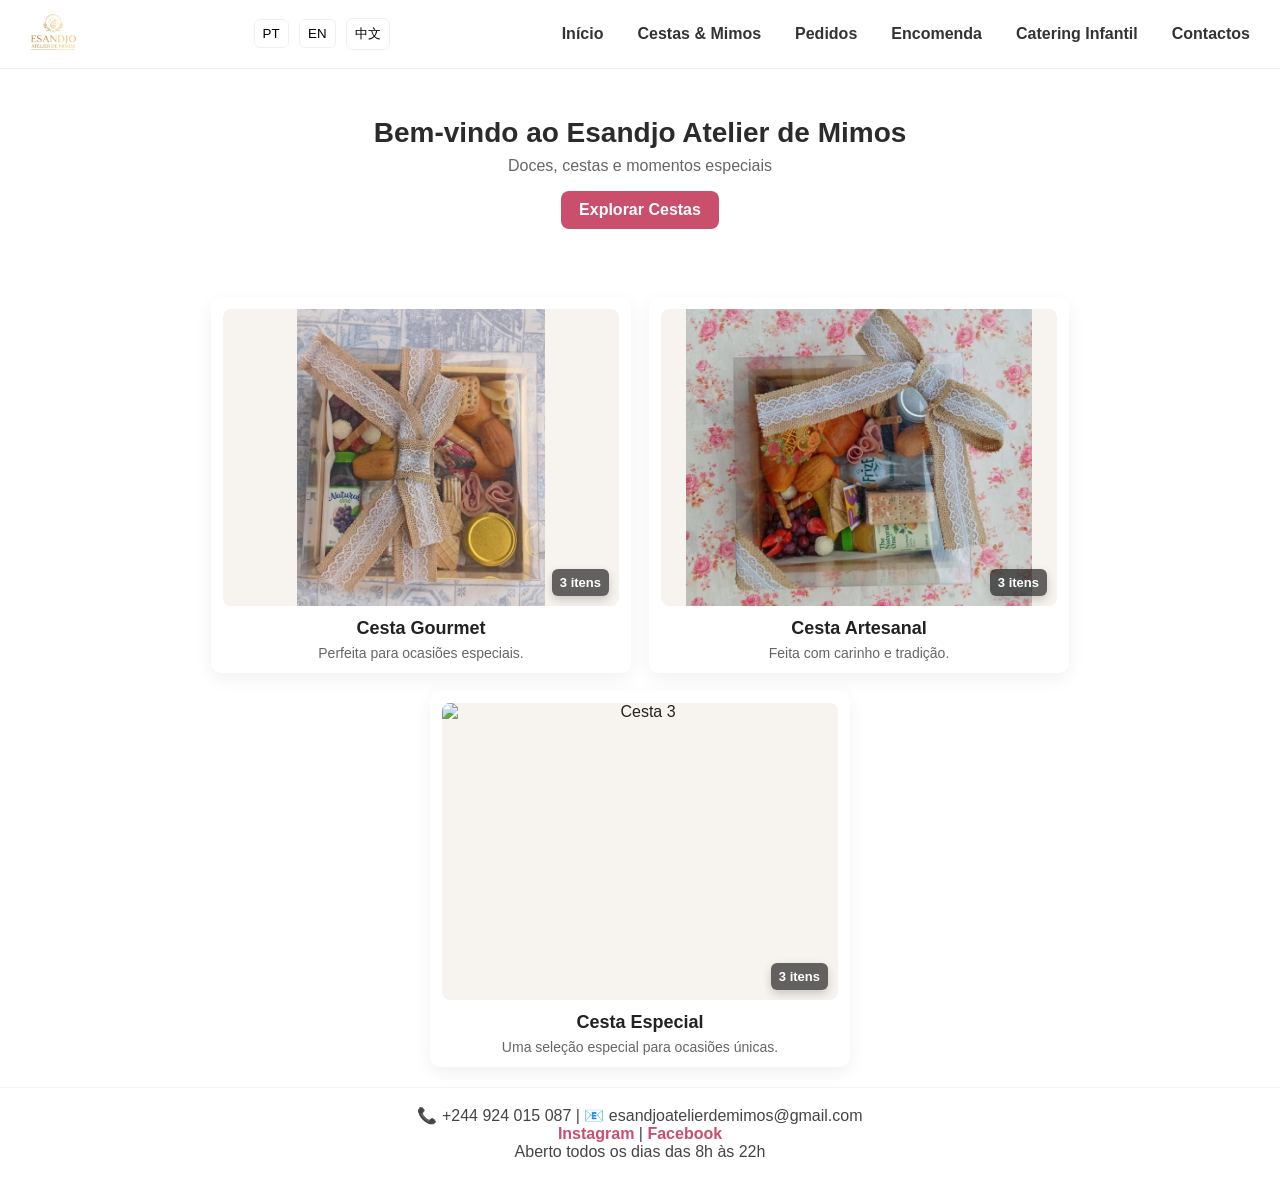
==== index.html @ 161911bb "Update index.html" ====
<!DOCTYPE html>
<html lang="pt">
<head>
  <meta charset="utf-8" />
  <meta name="viewport" content="width=device-width,initial-scale=1" />
  <title>Esandjo Atelier de Mimos</title>
  <link rel="icon" type="image/png" href="imagens/esandjo.logo.jpg" />
  <link rel="stylesheet" href="base.css">
</head>
<body>

  <!-- Navbar -->
  <nav class="navbar">
    <a href="index.html" aria-label="Início">
      <img src="imagens/esandjo.logo.jpg" alt="Logo Esandjo" class="logo" />
    </a>

    <!-- Menu hamburguer centralizado -->
    <div class="menu-toggle" id="menu-toggle" onclick="toggleMenu()" aria-label="Abrir menu" role="button">
      <span></span><span></span><span></span>
    </div>

    <div class="lang-selector">
      <button onclick="setLang('pt')">PT</button>
      <button onclick="setLang('en')">EN</button>
      <button onclick="setLang('zh')">中文</button>
    </div>

    <div class="nav-links" id="nav-links">
      <a href="index.html" class="nav-link" data-key="home">Início</a>
      <a href="cestas.html" class="nav-link" data-key="cestas">Cestas & Mimos</a>
      <a href="pedidos.html" class="nav-link" data-key="pedidos">Pedidos</a>
      <a href="encomendas.html" class="nav-link" data-key="encomenda">Encomenda</a>
      <a href="catering.html" class="nav-link" data-key="catering">Catering Infantil</a>
      <a href="contactos.html" class="nav-link" data-key="contactos">Contactos</a>
    </div>
  </nav>

  <!-- Hero -->
  <header class="hero">
    <h1 id="page-title">Bem-vindo ao Esandjo Atelier de Mimos</h1>
    <p id="subtitle">Doces, cestas e momentos especiais</p>
    <a href="cestas.html" class="cta-btn" id="cta">Explorar Cestas</a>
  </header>

  <!-- Galeria: cada card referencia um set via data-set e lista de itens em data-items (uma entrada por linha para melhor manutenção) -->
  <section class="destaques" aria-label="Galeria de Cestas">

    <!-- Cesta 1: três itens (duas imagens + vídeo) -->
    <div class="card">
      <div class="media"
           data-set="set-cesta1"
           data-items="
             imagens/cesta1.jpg
             imagens/cesta1a.jpg
             videos/cesta1b.mp4
           ">
        <img src="imagens/cesta1.jpg" alt="Cesta 1" />
        <button class="media-more-badge" aria-hidden="true">3 itens</button>
      </div>
      <h3 class="item-name">Cesta Gourmet</h3>
      <p class="item-desc">Perfeita para ocasiões especiais.</p>
    </div>

    <!-- Cesta 2: três itens (duas imagens + vídeo) -->
    <div class="card">
      <div class="media"
           data-set="set-cesta2"
           data-items="
             imagens/cesta2.jpg
             imagens/cesta2a.jpg
             videos/cesta2b.mp4
           ">
        <img src="imagens/cesta2.jpg" alt="Cesta 2" />
        <button class="media-more-badge" aria-hidden="true">3 itens</button>
      </div>
      <h3 class="item-name">Cesta Artesanal</h3>
      <p class="item-desc">Feita com carinho e tradição.</p>
    </div>

    <!-- Cesta 3: exemplo adicional com três itens -->
    <div class="card">
      <div class="media"
           data-set="set-cesta3"
           data-items="
             imagens/cesta3.jpg
             imagens/cesta3a.jpg
             videos/cesta3b.mp4
           ">
        <img src="imagens/cesta3.jpg" alt="Cesta 3" />
        <button class="media-more-badge" aria-hidden="true">3 itens</button>
      </div>
      <h3 class="item-name">Cesta Especial</h3>
      <p class="item-desc">Uma seleção especial para ocasiões únicas.</p>
    </div>

  </section>

  <!-- Lightbox -->
  <div id="lightbox" class="lightbox" role="dialog" aria-hidden="true" aria-label="Visualizador de mídia">
    <div class="lightbox-content" role="document">
      <div class="lightbox-controls" aria-hidden="false">
        <button class="prev" aria-label="Anterior" title="Anterior">&#10094;</button>
        <button class="next" aria-label="Próximo" title="Próximo">&#10095;</button>
      </div>
      <span class="close" role="button" aria-label="Fechar" title="Fechar">&times;</span>

      <!-- Área principal do media (grande, ocupa >80% da altura) -->
      <div id="lightbox-media" class="lightbox-media" tabindex="0"></div>

      <!-- Miniaturas do set (adicionadas dinamicamente) -->
      <div id="lightbox-thumbs" class="lightbox-thumbs" aria-hidden="false"></div>

      <!-- Botão Play grande (aparece quando autoplay bloqueado para vídeos) -->
      <button id="lb-play" class="lb-play-btn" aria-label="Reproduzir">Reproduzir</button>
    </div>
  </div>

  <!-- Footer -->
  <footer>
    <p id="contacts">📞 +244 924 015 087 | 📧 esandjoatelierdemimos@gmail.com</p>
    <p>
      <a href="https://www.instagram.com/esandjoatelierdemimos/" target="_blank" id="insta">Instagram</a> |
      <a href="https://www.facebook.com/esandjoatelierdemimos/" target="_blank" id="fb">Facebook</a>
    </p>
    <p id="open-hours">Aberto todos os dias das 8h às 22h</p>
  </footer>

  <script>
    // Menu hamburguer
    function toggleMenu() { document.getElementById("nav-links").classList.toggle("show"); }
    document.addEventListener("click", function(e){
      const nav = document.getElementById("nav-links");
      const toggle = document.getElementById("menu-toggle") || document.querySelector(".menu-toggle");
      if(!nav.contains(e.target) && toggle && !toggle.contains(e.target)) nav.classList.remove("show");
    });

    // Multilanguage (mantido)
    const translations = {
      pt:{pageTitle:"Bem-vindo ao Esandjo Atelier de Mimos",subtitle:"Doces, cestas e momentos especiais",cta:"Explorar Cestas",openHours:"Aberto todos os dias das 8h às 22h",insta:"Instagram",fb:"Facebook",
          navbar:{home:"Início",cestas:"Cestas & Mimos",pedidos:"Pedidos",encomenda:"Encomenda",catering:"Catering Infantil",contactos:"Contactos"},
          items:{}, desc:{}},
      en:{pageTitle:"Welcome to Esandjo Atelier de Mimos",subtitle:"Sweets, baskets and special moments",cta:"Explore Baskets",openHours:"Open daily from 8am to 10pm",insta:"Instagram",fb:"Facebook",navbar:{},items:{},desc:{}},
      zh:{pageTitle:"欢迎来到 Esandjo Atelier de Mimos",subtitle:"甜点、礼篮和特别时刻",cta:"探索礼篮",openHours:"每天营业，早上8点到晚上10点",insta:"Instagram",fb:"Facebook",navbar:{},items:{},desc:{}}
    };
    function setLang(lang){ localStorage.setItem("siteLang", lang); applyLang(lang); }
    function applyLang(lang){
      if(document.getElementById('page-title')) document.getElementById('page-title').textContent = translations[lang].pageTitle || document.getElementById('page-title').textContent;
      if(document.getElementById('subtitle')) document.getElementById('subtitle').textContent = translations[lang].subtitle || document.getElementById('subtitle').textContent;
      if(document.getElementById('cta')) document.getElementById('cta').textContent = translations[lang].cta || document.getElementById('cta').textContent;
      if(document.getElementById('open-hours')) document.getElementById('open-hours').textContent = translations[lang].openHours || document.getElementById('open-hours').textContent;
      if(document.getElementById('insta')) document.getElementById('insta').textContent = translations[lang].insta || document.getElementById('insta').textContent;
      if(document.getElementById('fb')) document.getElementById('fb').textContent = translations[lang].fb || document.getElementById('fb').textContent;
      document.querySelectorAll('.nav-link').forEach(link => {
        const key = link.getAttribute("data-key");
        if(translations[lang].navbar && translations[lang].navbar[key]) link.textContent = translations[lang].navbar[key];
      });
    }

    window.addEventListener("load", function(){
      const lang = localStorage.getItem("siteLang") || "pt";
      applyLang(lang);
      initGallery();
    });

    /* -------------------------
       Gallery / Lightbox logic
       - Each .media element must have:
         data-set="unique-id"
         data-items="one entry per line (or comma separated)"
       - The script builds galleries from data-items automatically.
       - Works for any number of cards and supports images and videos.
       - In the gallery thumbnails we DO NOT show a play overlay.
       - Instead we show a "badge" indicating how many items the set contains.
       - Lightbox shows the active media large (>=80vh) and thumbnails below.
       - Clicking outside the lightbox content closes it.
       ------------------------- */

    const lb = document.getElementById("lightbox");
    const lbMedia = document.getElementById("lightbox-media");
    const lbThumbs = document.getElementById("lightbox-thumbs");
    const prevBtn = document.querySelector(".prev");
    const nextBtn = document.querySelector(".next");
    const closeBtn = document.querySelector(".close");
    const lbPlayBtn = document.getElementById("lb-play");

    const galleries = {}; // populated at init
    let currentSet = null;
    let currentIndex = 0;
    let controlsBound = false;

    function initGallery(){
      // reset galleries
      for (const k in galleries) delete galleries[k];

      // Find all .media elements with data-items and data-set
      const mediaEls = document.querySelectorAll('.media[data-items][data-set]');
      mediaEls.forEach(el => {
        const setName = el.getAttribute('data-set').trim();
        const raw = el.getAttribute('data-items') || '';

        // Split by newlines or commas, trim each line
        const parts = raw.split(/[\n,]+/).map(s => s.trim()).filter(Boolean);

        // build items array with type detection by extension
        const items = parts.map(src => {
          const lower = src.toLowerCase();
          const isVideo = lower.endsWith('.mp4') || lower.endsWith('.webm') || lower.endsWith('.ogg');
          return { type: isVideo ? 'video' : 'img', src: src };
        });

        galleries[setName] = items;

        // Remove previous handler if any, then add click handler
        if (el._openHandler) el.removeEventListener('click', el._openHandler);
        el._openHandler = (e) => {
          // open lightbox and show the clicked item as first (index 0)
          openLightbox(0, setName);
        };
        el.addEventListener('click', el._openHandler);

        // Ensure gallery thumbnail does NOT show play overlay.
        // Instead update or create a "more" badge showing number of items.
        updateMoreBadge(el, items.length);
      });

      // Bind controls once
      if (!controlsBound) {
        prevBtn.addEventListener('click', () => changeSlide(-1));
        nextBtn.addEventListener('click', () => changeSlide(1));
        closeBtn.addEventListener('click', closeLightbox);
        lbPlayBtn.addEventListener('click', onLbPlayClick);

        // Keyboard
        document.addEventListener('keydown', function(e){
          if (lb.getAttribute('aria-hidden') === 'true') return;
          if (e.key === 'Escape') closeLightbox();
          if (e.key === 'ArrowLeft') changeSlide(-1);
          if (e.key === 'ArrowRight') changeSlide(1);
        });

        // Click outside closes (click on overlay but outside content)
        lb.addEventListener('click', function(e){
          // close only if click is on the overlay (lb) and not inside content
          if (e.target === lb) closeLightbox();
        });

        // Swipe support
        addSwipeSupport();

        controlsBound = true;
      }
    }

    // Replace or create the "more" badge inside the gallery thumbnail
    function updateMoreBadge(mediaEl, count){
      // remove any existing play-overlay inside gallery thumbnail
      const existingPlay = mediaEl.querySelector('.play-overlay');
      if (existingPlay) existingPlay.remove();

      // find existing badge
      let badge = mediaEl.querySelector('.media-more-badge');
      if (!badge) {
        badge = document.createElement('button');
        badge.className = 'media-more-badge';
        badge.setAttribute('aria-hidden', 'true');
        mediaEl.appendChild(badge);
      }
      badge.textContent = (count > 1) ? `${count} itens` : `${count} item`;
    }

    function openLightbox(index, setName){
      const set = galleries[setName];
      if (!set || set.length === 0) return;
      currentSet = setName;
      currentIndex = Math.max(0, Math.min(index || 0, set.length - 1));
      showMedia();
      populateThumbs(); // monta as miniaturas do set atual
      lb.setAttribute('aria-hidden','false');
      lb.style.display = 'flex';
      document.body.style.overflow = 'hidden';
      setTimeout(()=> lbMedia.focus(), 60);
    }

    function closeLightbox(){
      const v = lbMedia.querySelector('video');
      if (v) { try { v.pause(); v.currentTime = 0; } catch(e){} }
      lb.setAttribute('aria-hidden','true');
      lb.style.display = 'none';
      lbMedia.innerHTML = '';
      lbThumbs.innerHTML = '';
      lbPlayBtn.classList.remove('show');
      currentSet = null;
      document.body.style.overflow = '';
    }

    function changeSlide(direction){
      if (!currentSet) return;
      const items = galleries[currentSet];
      if (!items || items.length === 0) return;
      currentIndex = (currentIndex + direction + items.length) % items.length;
      showMedia();
      highlightActiveThumb();
    }

    function showMedia(){
      const items = galleries[currentSet];
      if (!items || !items[currentIndex]) return;
      const item = items[currentIndex];

      // Clear previous content and states
      lbMedia.innerHTML = '';
      lbMedia.classList.remove('loading','error');
      lbMedia.removeAttribute('data-message');
      lbPlayBtn.classList.remove('show');

      // Update prev/next disabled state
      const len = items.length;
      prevBtn.disabled = len <= 1;
      nextBtn.disabled = len <= 1;

      // Ensure the main media area is visually above thumbnails and large
      lbMedia.classList.add('active-media');

      if (item.type === 'img'){
        // Load image and wait for load/error to update UI
        const img = new Image();
        img.alt = item.alt || '';
        img.loading = 'eager';
        img.style.maxHeight = '86vh';
        img.style.width = 'auto';
        img.style.maxWidth = '100%';
        lbMedia.classList.add('loading');
        lbMedia.setAttribute('data-message', 'A carregar imagem...');
        img.onload = () => {
          lbMedia.classList.remove('loading');
          lbMedia.removeAttribute('data-message');
          lbMedia.innerHTML = '';
          img.classList.add('video-force-repaint');
          lbMedia.appendChild(img);
          highlightActiveThumb();
        };
        img.onerror = () => {
          lbMedia.classList.remove('loading');
          lbMedia.classList.add('error');
          lbMedia.setAttribute('data-message', 'Erro ao carregar imagem');
          lbMedia.innerHTML = '';
        };
        img.src = item.src;
      } else if (item.type === 'video'){
        // Create video element with source
        const video = document.createElement('video');
        video.setAttribute('playsinline','');
        video.controls = true;
        video.preload = 'metadata';
        video.style.maxHeight = '86vh';
        video.style.width = 'auto';
        video.setAttribute('aria-label','Vídeo');
        video.className = 'lb-video';

        const source = document.createElement('source');
        source.src = item.src;
        if (item.src.toLowerCase().endsWith('.mp4')) source.type = 'video/mp4';
        else if (item.src.toLowerCase().endsWith('.webm')) source.type = 'video/webm';
        else if (item.src.toLowerCase().endsWith('.ogg')) source.type = 'video/ogg';
        video.appendChild(source);

        lbMedia.classList.add('loading');
        lbMedia.setAttribute('data-message', 'A carregar vídeo...');

        // Start muted to maximize autoplay compatibility
        video.muted = true;
        video.autoplay = true;
        video.playsInline = true;

        lbMedia.innerHTML = '';
        lbMedia.appendChild(video);

        // Try to play; if blocked, show play button
        const playPromise = video.play();
        if (playPromise !== undefined) {
          playPromise.then(() => {
            lbMedia.classList.remove('loading');
            lbMedia.removeAttribute('data-message');
            highlightActiveThumb();
          }).catch(err => {
            console.warn('Autoplay bloqueado:', err);
            lbMedia.classList.remove('loading');
            lbMedia.removeAttribute('data-message');
            lbPlayBtn.classList.add('show');
            highlightActiveThumb();
          });
        } else {
          lbMedia.classList.remove('loading');
          lbMedia.removeAttribute('data-message');
          highlightActiveThumb();
        }

        video.addEventListener('error', () => {
          lbMedia.classList.remove('loading');
          lbMedia.classList.add('error');
          lbMedia.setAttribute('data-message', 'Erro ao carregar vídeo');
          lbPlayBtn.classList.remove('show');
        });

        // Try play on first interaction
        const tryPlayOnInteraction = () => {
          if (video.paused) {
            video.play().catch(e => {
              console.warn('Play falhou após interação:', e);
              lbPlayBtn.classList.add('show');
            });
          }
        };
        lbMedia.addEventListener('click', tryPlayOnInteraction, { once: true });

        // Ensure navigation attempts to play new video
        const tryPlayAfterNav = () => { setTimeout(()=> { const v = lbMedia.querySelector('video'); if (v && v.paused) v.play().catch(()=>{}); }, 60); };
        prevBtn.removeEventListener('click', tryPlayAfterNav);
        nextBtn.removeEventListener('click', tryPlayAfterNav);
        prevBtn.addEventListener('click', tryPlayAfterNav);
        nextBtn.addEventListener('click', tryPlayAfterNav);
      } else {
        const fallback = document.createElement('img');
        fallback.src = item.src;
        lbMedia.appendChild(fallback);
        highlightActiveThumb();
      }
    }

    // Popula a barra de miniaturas dentro do lightbox
    function populateThumbs(){
      lbThumbs.innerHTML = '';
      if (!currentSet) return;
      const items = galleries[currentSet];
      if (!items || items.length === 0) return;

      items.forEach((it, idx) => {
        const btn = document.createElement('button');
        btn.type = 'button';
        btn.className = 'lb-thumb';
        btn.setAttribute('data-index', idx);
        btn.style.border = 'none';
        btn.style.background = 'transparent';
        btn.style.padding = '0';
        btn.style.cursor = 'pointer';
        btn.style.display = 'inline-flex';
        btn.style.alignItems = 'center';
        btn.style.justifyContent = 'center';
        btn.style.position = 'relative';

        // Thumbnail content: image for images; for videos show a small poster/video preview
        if (it.type === 'img') {
          const timg = document.createElement('img');
          timg.src = it.src;
          timg.alt = '';
          timg.style.width = '84px';
          timg.style.height = '56px';
          timg.style.objectFit = 'cover';
          timg.style.borderRadius = '6px';
          timg.style.boxShadow = '0 2px 6px rgba(0,0,0,0.12)';
          btn.appendChild(timg);
        } else {
          const tv = document.createElement('video');
          tv.muted = true;
          tv.playsInline = true;
          tv.preload = 'metadata';
          tv.style.width = '84px';
          tv.style.height = '56px';
          tv.style.objectFit = 'cover';
          tv.style.borderRadius = '6px';
          tv.style.boxShadow = '0 2px 6px rgba(0,0,0,0.12)';
          const s = document.createElement('source');
          s.src = it.src;
          if (it.src.toLowerCase().endsWith('.mp4')) s.type = 'video/mp4';
          else if (it.src.toLowerCase().endsWith('.webm')) s.type = 'video/webm';
          else if (it.src.toLowerCase().endsWith('.ogg')) s.type = 'video/ogg';
          tv.appendChild(s);
          const wrapper = document.createElement('div');
          wrapper.style.position = 'relative';
          wrapper.style.display = 'inline-block';
          wrapper.appendChild(tv);

          const ov = document.createElement('div');
          ov.className = 'thumb-play-overlay';
          ov.innerHTML = '<svg viewBox="0 0 24 24" width="16" height="16" fill="#fff" aria-hidden="true"><path d="M8 5v14l11-7z"/></svg>';
          wrapper.appendChild(ov);

          btn.appendChild(wrapper);
        }

        // click on thumb jumps to that index
        btn.addEventListener('click', () => {
          currentIndex = idx;
          showMedia();
          highlightActiveThumb();
        });

        lbThumbs.appendChild(btn);
      });

      // highlight active thumb initially
      highlightActiveThumb();
    }

    // Marca visualmente a miniatura ativa (adiciona outline simples)
    function highlightActiveThumb(){
      const thumbs = lbThumbs.querySelectorAll('.lb-thumb');
      thumbs.forEach((t, i) => {
        if (i === currentIndex) {
          t.style.outline = '3px solid rgba(201,79,109,0.18)';
          t.style.outlineOffset = '4px';
        } else {
          t.style.outline = 'none';
        }
      });

      // Scroll thumb into view if needed
      const active = lbThumbs.querySelector('.lb-thumb[data-index="'+currentIndex+'"]');
      if (active) active.scrollIntoView({ behavior: 'smooth', inline: 'center', block: 'nearest' });
    }

    function onLbPlayClick() {
      const v = lbMedia.querySelector('video');
      if (!v) return;
      try { v.muted = false; } catch(e) {}
      v.play().then(() => {
        lbPlayBtn.classList.remove('show');
      }).catch(err => {
        console.warn('Play falhou após clique:', err);
      });
    }

    function addSwipeSupport(){
      let startX = 0;
      let endX = 0;
      const THRESHOLD = 40;
      lbMedia.addEventListener('touchstart', function(e){ startX = e.changedTouches[0].screenX; }, {passive:true});
      lbMedia.addEventListener('touchend', function(e){
        endX = e.changedTouches[0].screenX;
        const diff = endX - startX;
        if (Math.abs(diff) > THRESHOLD){
          if (diff > 0) changeSlide(-1); else changeSlide(1);
        }
      }, {passive:true});
    }

    // Utility: allow adding new cards dynamically and re-initializing bindings
    function refreshGalleryBindings(){
      initGallery();
    }
    window.refreshGalleryBindings = refreshGalleryBindings;

  </script>
</body>
</html>
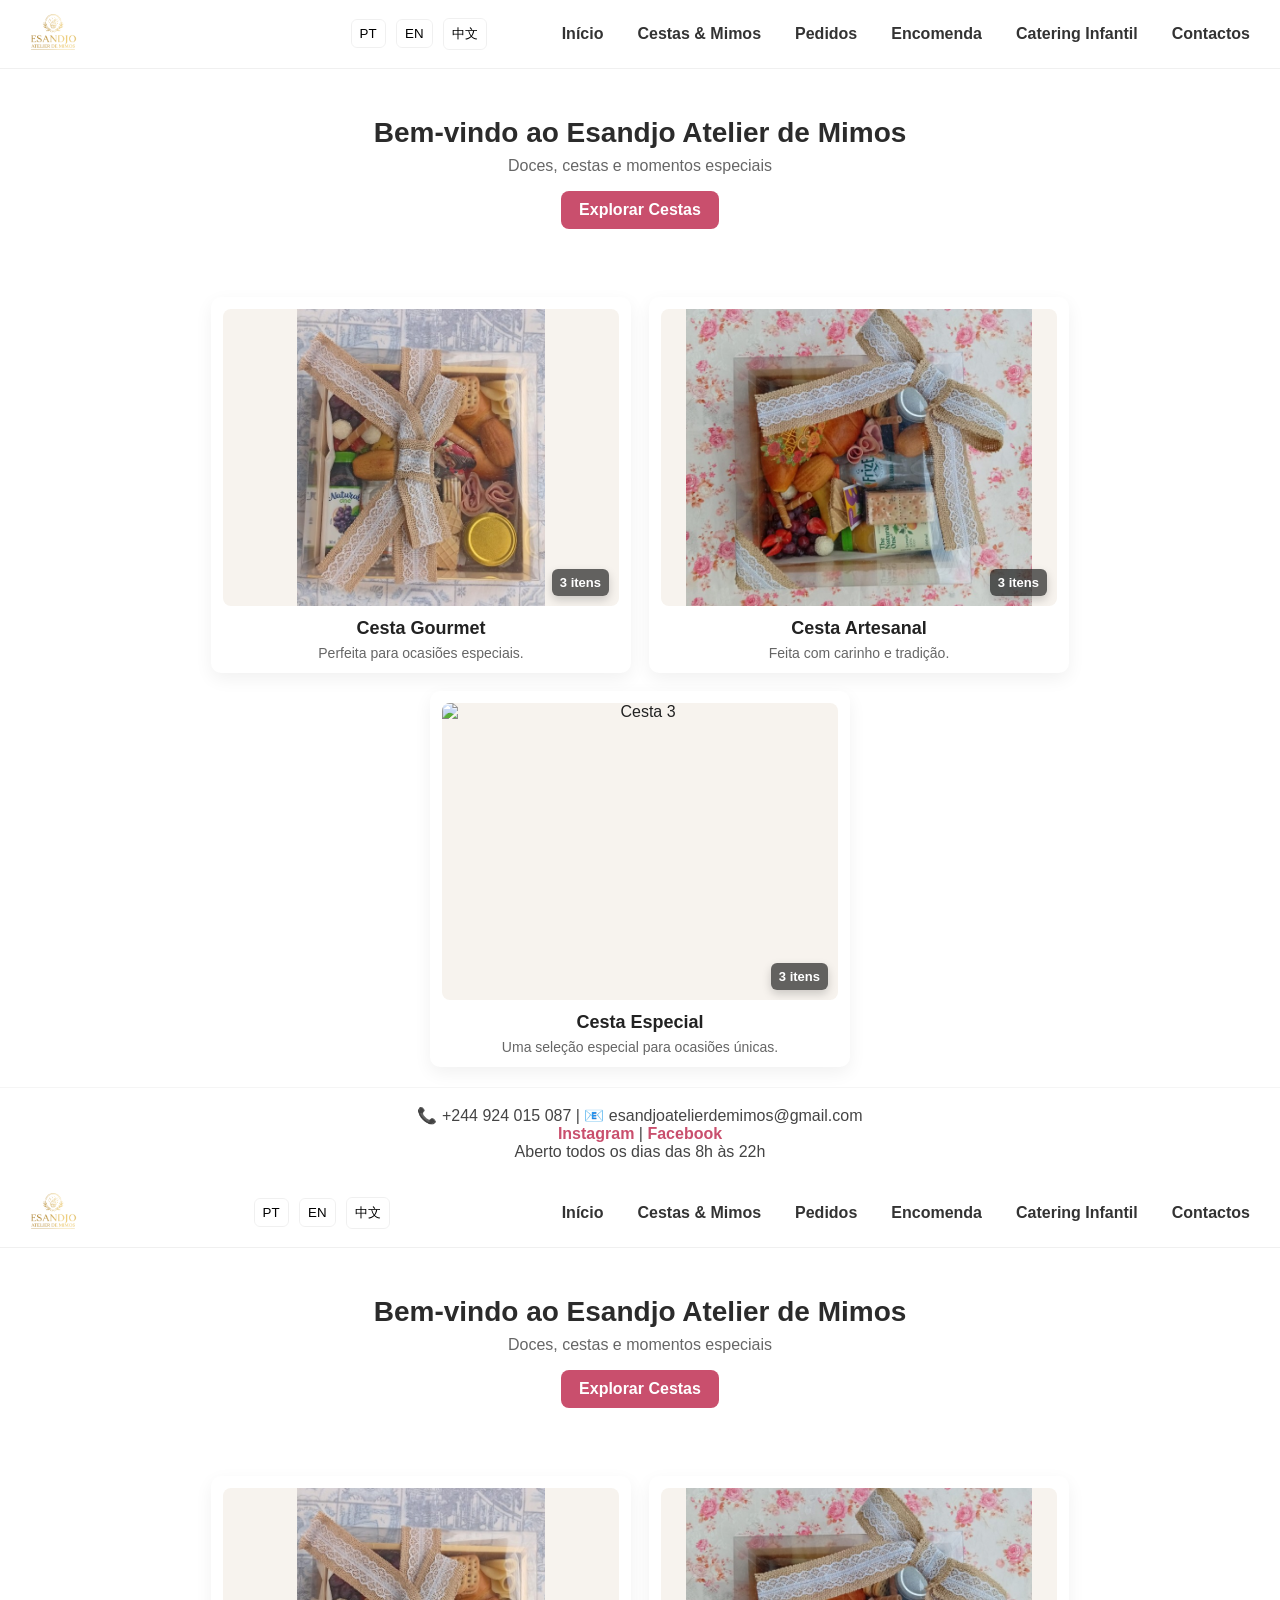
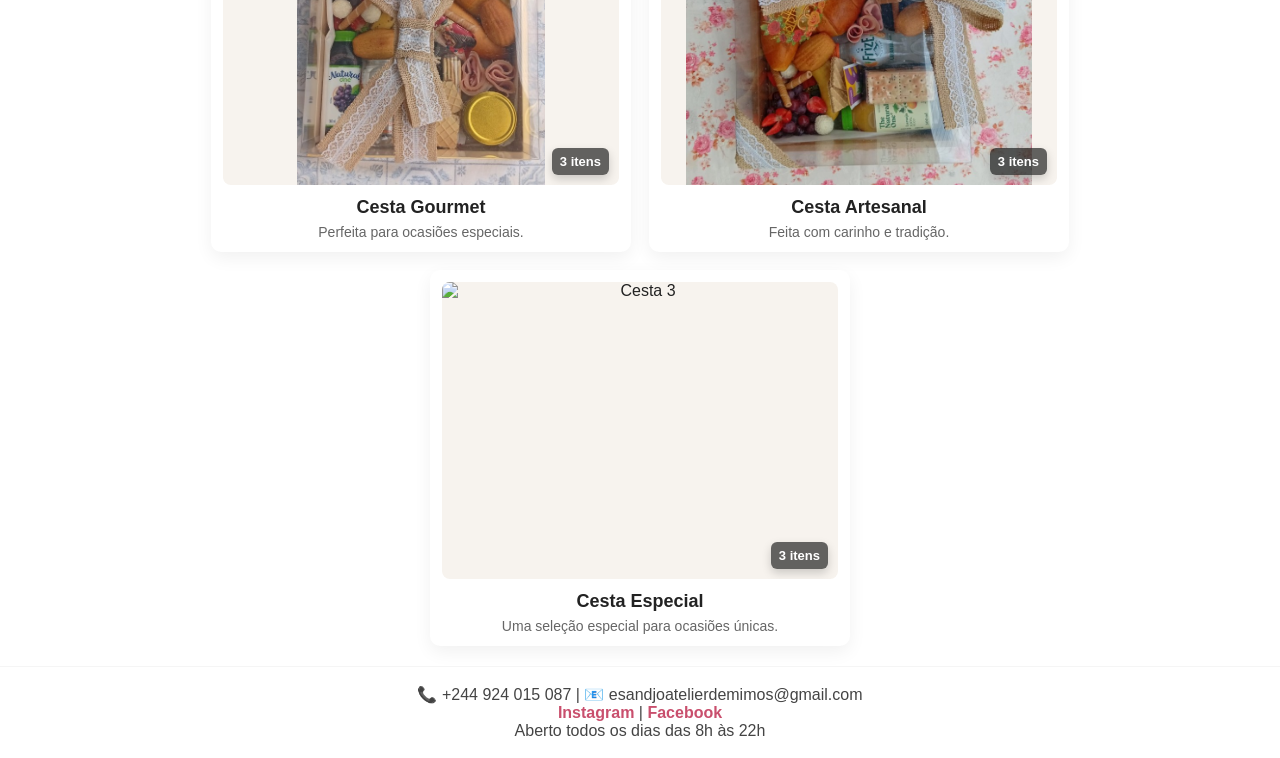
==== commit 25b82378: "Update index.html" ====
--- a/index.html
+++ b/index.html
@@ -16,7 +16,8 @@
     </a>
 
     <!-- Menu hamburguer centralizado -->
-    <div class="menu-toggle" id="menu-toggle" onclick="toggleMenu()" aria-label="Abrir menu" role="button">
+
+	<div class="menu-toggle" onclick="toggleMenu()"><span></span><span></span><span></span></div>
       <span></span><span></span><span></span>
     </div>
 
@@ -554,3 +555,559 @@
   </script>
 </body>
 </html>
+<!DOCTYPE html>
+<html lang="pt">
+<head>
+  <meta charset="utf-8" />
+  <meta name="viewport" content="width=device-width,initial-scale=1" />
+  <title>Esandjo Atelier de Mimos</title>
+  <link rel="icon" type="image/png" href="imagens/esandjo.logo.jpg" />
+  <link rel="stylesheet" href="base.css">
+</head>
+<body>
+
+  <!-- Navbar -->
+  <nav class="navbar">
+    <a href="index.html" aria-label="Início">
+      <img src="imagens/esandjo.logo.jpg" alt="Logo Esandjo" class="logo" />
+    </a>
+
+    <!-- Menu hamburguer centralizado -->
+    <div class="menu-toggle" id="menu-toggle" onclick="toggleMenu()" aria-label="Abrir menu" role="button">
+      <span></span><span></span><span></span>
+    </div>
+
+    <div class="lang-selector">
+      <button onclick="setLang('pt')">PT</button>
+      <button onclick="setLang('en')">EN</button>
+      <button onclick="setLang('zh')">中文</button>
+    </div>
+
+    <div class="nav-links" id="nav-links">
+      <a href="index.html" class="nav-link" data-key="home">Início</a>
+      <a href="cestas.html" class="nav-link" data-key="cestas">Cestas & Mimos</a>
+      <a href="pedidos.html" class="nav-link" data-key="pedidos">Pedidos</a>
+      <a href="encomendas.html" class="nav-link" data-key="encomenda">Encomenda</a>
+      <a href="catering.html" class="nav-link" data-key="catering">Catering Infantil</a>
+      <a href="contactos.html" class="nav-link" data-key="contactos">Contactos</a>
+    </div>
+  </nav>
+
+  <!-- Hero -->
+  <header class="hero">
+    <h1 id="page-title">Bem-vindo ao Esandjo Atelier de Mimos</h1>
+    <p id="subtitle">Doces, cestas e momentos especiais</p>
+    <a href="cestas.html" class="cta-btn" id="cta">Explorar Cestas</a>
+  </header>
+
+  <!-- Galeria: cada card referencia um set via data-set e lista de itens em data-items (uma entrada por linha para melhor manutenção) -->
+  <section class="destaques" aria-label="Galeria de Cestas">
+
+    <!-- Cesta 1: três itens (duas imagens + vídeo) -->
+    <div class="card">
+      <div class="media"
+           data-set="set-cesta1"
+           data-items="
+             imagens/cesta1.jpg
+             imagens/cesta1a.jpg
+             videos/cesta1b.mp4
+           ">
+        <img src="imagens/cesta1.jpg" alt="Cesta 1" />
+        <button class="media-more-badge" aria-hidden="true">3 itens</button>
+      </div>
+      <h3 class="item-name">Cesta Gourmet</h3>
+      <p class="item-desc">Perfeita para ocasiões especiais.</p>
+    </div>
+
+    <!-- Cesta 2: três itens (duas imagens + vídeo) -->
+    <div class="card">
+      <div class="media"
+           data-set="set-cesta2"
+           data-items="
+             imagens/cesta2.jpg
+             imagens/cesta2a.jpg
+             videos/cesta2b.mp4
+           ">
+        <img src="imagens/cesta2.jpg" alt="Cesta 2" />
+        <button class="media-more-badge" aria-hidden="true">3 itens</button>
+      </div>
+      <h3 class="item-name">Cesta Artesanal</h3>
+      <p class="item-desc">Feita com carinho e tradição.</p>
+    </div>
+
+    <!-- Cesta 3: exemplo adicional com três itens -->
+    <div class="card">
+      <div class="media"
+           data-set="set-cesta3"
+           data-items="
+             imagens/cesta3.jpg
+             imagens/cesta3a.jpg
+             videos/cesta3b.mp4
+           ">
+        <img src="imagens/cesta3.jpg" alt="Cesta 3" />
+        <button class="media-more-badge" aria-hidden="true">3 itens</button>
+      </div>
+      <h3 class="item-name">Cesta Especial</h3>
+      <p class="item-desc">Uma seleção especial para ocasiões únicas.</p>
+    </div>
+
+  </section>
+
+  <!-- Lightbox -->
+  <div id="lightbox" class="lightbox" role="dialog" aria-hidden="true" aria-label="Visualizador de mídia">
+    <div class="lightbox-content" role="document">
+      <div class="lightbox-controls" aria-hidden="false">
+        <button class="prev" aria-label="Anterior" title="Anterior">&#10094;</button>
+        <button class="next" aria-label="Próximo" title="Próximo">&#10095;</button>
+      </div>
+      <span class="close" role="button" aria-label="Fechar" title="Fechar">&times;</span>
+
+      <!-- Área principal do media (grande, ocupa >80% da altura) -->
+      <div id="lightbox-media" class="lightbox-media" tabindex="0"></div>
+
+      <!-- Miniaturas do set (adicionadas dinamicamente) -->
+      <div id="lightbox-thumbs" class="lightbox-thumbs" aria-hidden="false"></div>
+
+      <!-- Botão Play grande (aparece quando autoplay bloqueado para vídeos) -->
+      <button id="lb-play" class="lb-play-btn" aria-label="Reproduzir">Reproduzir</button>
+    </div>
+  </div>
+
+  <!-- Footer -->
+  <footer>
+    <p id="contacts">📞 +244 924 015 087 | 📧 esandjoatelierdemimos@gmail.com</p>
+    <p>
+      <a href="https://www.instagram.com/esandjoatelierdemimos/" target="_blank" id="insta">Instagram</a> |
+      <a href="https://www.facebook.com/esandjoatelierdemimos/" target="_blank" id="fb">Facebook</a>
+    </p>
+    <p id="open-hours">Aberto todos os dias das 8h às 22h</p>
+  </footer>
+
+  <script>
+    // Menu hamburguer
+    function toggleMenu() { document.getElementById("nav-links").classList.toggle("show"); }
+    document.addEventListener("click", function(e){
+      const nav = document.getElementById("nav-links");
+      const toggle = document.getElementById("menu-toggle") || document.querySelector(".menu-toggle");
+      if(!nav.contains(e.target) && toggle && !toggle.contains(e.target)) nav.classList.remove("show");
+    });
+
+    // Multilanguage (mantido)
+    const translations = {
+      pt:{pageTitle:"Bem-vindo ao Esandjo Atelier de Mimos",subtitle:"Doces, cestas e momentos especiais",cta:"Explorar Cestas",openHours:"Aberto todos os dias das 8h às 22h",insta:"Instagram",fb:"Facebook",
+          navbar:{home:"Início",cestas:"Cestas & Mimos",pedidos:"Pedidos",encomenda:"Encomenda",catering:"Catering Infantil",contactos:"Contactos"},
+          items:{}, desc:{}},
+      en:{pageTitle:"Welcome to Esandjo Atelier de Mimos",subtitle:"Sweets, baskets and special moments",cta:"Explore Baskets",openHours:"Open daily from 8am to 10pm",insta:"Instagram",fb:"Facebook",navbar:{},items:{},desc:{}},
+      zh:{pageTitle:"欢迎来到 Esandjo Atelier de Mimos",subtitle:"甜点、礼篮和特别时刻",cta:"探索礼篮",openHours:"每天营业，早上8点到晚上10点",insta:"Instagram",fb:"Facebook",navbar:{},items:{},desc:{}}
+    };
+    function setLang(lang){ localStorage.setItem("siteLang", lang); applyLang(lang); }
+    function applyLang(lang){
+      if(document.getElementById('page-title')) document.getElementById('page-title').textContent = translations[lang].pageTitle || document.getElementById('page-title').textContent;
+      if(document.getElementById('subtitle')) document.getElementById('subtitle').textContent = translations[lang].subtitle || document.getElementById('subtitle').textContent;
+      if(document.getElementById('cta')) document.getElementById('cta').textContent = translations[lang].cta || document.getElementById('cta').textContent;
+      if(document.getElementById('open-hours')) document.getElementById('open-hours').textContent = translations[lang].openHours || document.getElementById('open-hours').textContent;
+      if(document.getElementById('insta')) document.getElementById('insta').textContent = translations[lang].insta || document.getElementById('insta').textContent;
+      if(document.getElementById('fb')) document.getElementById('fb').textContent = translations[lang].fb || document.getElementById('fb').textContent;
+      document.querySelectorAll('.nav-link').forEach(link => {
+        const key = link.getAttribute("data-key");
+        if(translations[lang].navbar && translations[lang].navbar[key]) link.textContent = translations[lang].navbar[key];
+      });
+    }
+
+    window.addEventListener("load", function(){
+      const lang = localStorage.getItem("siteLang") || "pt";
+      applyLang(lang);
+      initGallery();
+    });
+
+    /* -------------------------
+       Gallery / Lightbox logic
+       - Each .media element must have:
+         data-set="unique-id"
+         data-items="one entry per line (or comma separated)"
+       - The script builds galleries from data-items automatically.
+       - Works for any number of cards and supports images and videos.
+       - In the gallery thumbnails we DO NOT show a play overlay.
+       - Instead we show a "badge" indicating how many items the set contains.
+       - Lightbox shows the active media large (>=80vh) and thumbnails below.
+       - Clicking outside the lightbox content closes it.
+       ------------------------- */
+
+    const lb = document.getElementById("lightbox");
+    const lbMedia = document.getElementById("lightbox-media");
+    const lbThumbs = document.getElementById("lightbox-thumbs");
+    const prevBtn = document.querySelector(".prev");
+    const nextBtn = document.querySelector(".next");
+    const closeBtn = document.querySelector(".close");
+    const lbPlayBtn = document.getElementById("lb-play");
+
+    const galleries = {}; // populated at init
+    let currentSet = null;
+    let currentIndex = 0;
+    let controlsBound = false;
+
+    function initGallery(){
+      // reset galleries
+      for (const k in galleries) delete galleries[k];
+
+      // Find all .media elements with data-items and data-set
+      const mediaEls = document.querySelectorAll('.media[data-items][data-set]');
+      mediaEls.forEach(el => {
+        const setName = el.getAttribute('data-set').trim();
+        const raw = el.getAttribute('data-items') || '';
+
+        // Split by newlines or commas, trim each line
+        const parts = raw.split(/[\n,]+/).map(s => s.trim()).filter(Boolean);
+
+        // build items array with type detection by extension
+        const items = parts.map(src => {
+          const lower = src.toLowerCase();
+          const isVideo = lower.endsWith('.mp4') || lower.endsWith('.webm') || lower.endsWith('.ogg');
+          return { type: isVideo ? 'video' : 'img', src: src };
+        });
+
+        galleries[setName] = items;
+
+        // Remove previous handler if any, then add click handler
+        if (el._openHandler) el.removeEventListener('click', el._openHandler);
+        el._openHandler = (e) => {
+          // open lightbox and show the clicked item as first (index 0)
+          openLightbox(0, setName);
+        };
+        el.addEventListener('click', el._openHandler);
+
+        // Ensure gallery thumbnail does NOT show play overlay.
+        // Instead update or create a "more" badge showing number of items.
+        updateMoreBadge(el, items.length);
+      });
+
+      // Bind controls once
+      if (!controlsBound) {
+        prevBtn.addEventListener('click', () => changeSlide(-1));
+        nextBtn.addEventListener('click', () => changeSlide(1));
+        closeBtn.addEventListener('click', closeLightbox);
+        lbPlayBtn.addEventListener('click', onLbPlayClick);
+
+        // Keyboard
+        document.addEventListener('keydown', function(e){
+          if (lb.getAttribute('aria-hidden') === 'true') return;
+          if (e.key === 'Escape') closeLightbox();
+          if (e.key === 'ArrowLeft') changeSlide(-1);
+          if (e.key === 'ArrowRight') changeSlide(1);
+        });
+
+        // Click outside closes (click on overlay but outside content)
+        lb.addEventListener('click', function(e){
+          // close only if click is on the overlay (lb) and not inside content
+          if (e.target === lb) closeLightbox();
+        });
+
+        // Swipe support
+        addSwipeSupport();
+
+        controlsBound = true;
+      }
+    }
+
+    // Replace or create the "more" badge inside the gallery thumbnail
+    function updateMoreBadge(mediaEl, count){
+      // remove any existing play-overlay inside gallery thumbnail
+      const existingPlay = mediaEl.querySelector('.play-overlay');
+      if (existingPlay) existingPlay.remove();
+
+      // find existing badge
+      let badge = mediaEl.querySelector('.media-more-badge');
+      if (!badge) {
+        badge = document.createElement('button');
+        badge.className = 'media-more-badge';
+        badge.setAttribute('aria-hidden', 'true');
+        mediaEl.appendChild(badge);
+      }
+      badge.textContent = (count > 1) ? `${count} itens` : `${count} item`;
+    }
+
+    function openLightbox(index, setName){
+      const set = galleries[setName];
+      if (!set || set.length === 0) return;
+      currentSet = setName;
+      currentIndex = Math.max(0, Math.min(index || 0, set.length - 1));
+      showMedia();
+      populateThumbs(); // monta as miniaturas do set atual
+      lb.setAttribute('aria-hidden','false');
+      lb.style.display = 'flex';
+      document.body.style.overflow = 'hidden';
+      setTimeout(()=> lbMedia.focus(), 60);
+    }
+
+    function closeLightbox(){
+      const v = lbMedia.querySelector('video');
+      if (v) { try { v.pause(); v.currentTime = 0; } catch(e){} }
+      lb.setAttribute('aria-hidden','true');
+      lb.style.display = 'none';
+      lbMedia.innerHTML = '';
+      lbThumbs.innerHTML = '';
+      lbPlayBtn.classList.remove('show');
+      currentSet = null;
+      document.body.style.overflow = '';
+    }
+
+    function changeSlide(direction){
+      if (!currentSet) return;
+      const items = galleries[currentSet];
+      if (!items || items.length === 0) return;
+      currentIndex = (currentIndex + direction + items.length) % items.length;
+      showMedia();
+      highlightActiveThumb();
+    }
+
+    function showMedia(){
+      const items = galleries[currentSet];
+      if (!items || !items[currentIndex]) return;
+      const item = items[currentIndex];
+
+      // Clear previous content and states
+      lbMedia.innerHTML = '';
+      lbMedia.classList.remove('loading','error');
+      lbMedia.removeAttribute('data-message');
+      lbPlayBtn.classList.remove('show');
+
+      // Update prev/next disabled state
+      const len = items.length;
+      prevBtn.disabled = len <= 1;
+      nextBtn.disabled = len <= 1;
+
+      // Ensure the main media area is visually above thumbnails and large
+      lbMedia.classList.add('active-media');
+
+      if (item.type === 'img'){
+        // Load image and wait for load/error to update UI
+        const img = new Image();
+        img.alt = item.alt || '';
+        img.loading = 'eager';
+        img.style.maxHeight = '86vh';
+        img.style.width = 'auto';
+        img.style.maxWidth = '100%';
+        lbMedia.classList.add('loading');
+        lbMedia.setAttribute('data-message', 'A carregar imagem...');
+        img.onload = () => {
+          lbMedia.classList.remove('loading');
+          lbMedia.removeAttribute('data-message');
+          lbMedia.innerHTML = '';
+          img.classList.add('video-force-repaint');
+          lbMedia.appendChild(img);
+          highlightActiveThumb();
+        };
+        img.onerror = () => {
+          lbMedia.classList.remove('loading');
+          lbMedia.classList.add('error');
+          lbMedia.setAttribute('data-message', 'Erro ao carregar imagem');
+          lbMedia.innerHTML = '';
+        };
+        img.src = item.src;
+      } else if (item.type === 'video'){
+        // Create video element with source
+        const video = document.createElement('video');
+        video.setAttribute('playsinline','');
+        video.controls = true;
+        video.preload = 'metadata';
+        video.style.maxHeight = '86vh';
+        video.style.width = 'auto';
+        video.setAttribute('aria-label','Vídeo');
+        video.className = 'lb-video';
+
+        const source = document.createElement('source');
+        source.src = item.src;
+        if (item.src.toLowerCase().endsWith('.mp4')) source.type = 'video/mp4';
+        else if (item.src.toLowerCase().endsWith('.webm')) source.type = 'video/webm';
+        else if (item.src.toLowerCase().endsWith('.ogg')) source.type = 'video/ogg';
+        video.appendChild(source);
+
+        lbMedia.classList.add('loading');
+        lbMedia.setAttribute('data-message', 'A carregar vídeo...');
+
+        // Start muted to maximize autoplay compatibility
+        video.muted = true;
+        video.autoplay = true;
+        video.playsInline = true;
+
+        lbMedia.innerHTML = '';
+        lbMedia.appendChild(video);
+
+        // Try to play; if blocked, show play button
+        const playPromise = video.play();
+        if (playPromise !== undefined) {
+          playPromise.then(() => {
+            lbMedia.classList.remove('loading');
+            lbMedia.removeAttribute('data-message');
+            highlightActiveThumb();
+          }).catch(err => {
+            console.warn('Autoplay bloqueado:', err);
+            lbMedia.classList.remove('loading');
+            lbMedia.removeAttribute('data-message');
+            lbPlayBtn.classList.add('show');
+            highlightActiveThumb();
+          });
+        } else {
+          lbMedia.classList.remove('loading');
+          lbMedia.removeAttribute('data-message');
+          highlightActiveThumb();
+        }
+
+        video.addEventListener('error', () => {
+          lbMedia.classList.remove('loading');
+          lbMedia.classList.add('error');
+          lbMedia.setAttribute('data-message', 'Erro ao carregar vídeo');
+          lbPlayBtn.classList.remove('show');
+        });
+
+        // Try play on first interaction
+        const tryPlayOnInteraction = () => {
+          if (video.paused) {
+            video.play().catch(e => {
+              console.warn('Play falhou após interação:', e);
+              lbPlayBtn.classList.add('show');
+            });
+          }
+        };
+        lbMedia.addEventListener('click', tryPlayOnInteraction, { once: true });
+
+        // Ensure navigation attempts to play new video
+        const tryPlayAfterNav = () => { setTimeout(()=> { const v = lbMedia.querySelector('video'); if (v && v.paused) v.play().catch(()=>{}); }, 60); };
+        prevBtn.removeEventListener('click', tryPlayAfterNav);
+        nextBtn.removeEventListener('click', tryPlayAfterNav);
+        prevBtn.addEventListener('click', tryPlayAfterNav);
+        nextBtn.addEventListener('click', tryPlayAfterNav);
+      } else {
+        const fallback = document.createElement('img');
+        fallback.src = item.src;
+        lbMedia.appendChild(fallback);
+        highlightActiveThumb();
+      }
+    }
+
+    // Popula a barra de miniaturas dentro do lightbox
+    function populateThumbs(){
+      lbThumbs.innerHTML = '';
+      if (!currentSet) return;
+      const items = galleries[currentSet];
+      if (!items || items.length === 0) return;
+
+      items.forEach((it, idx) => {
+        const btn = document.createElement('button');
+        btn.type = 'button';
+        btn.className = 'lb-thumb';
+        btn.setAttribute('data-index', idx);
+        btn.style.border = 'none';
+        btn.style.background = 'transparent';
+        btn.style.padding = '0';
+        btn.style.cursor = 'pointer';
+        btn.style.display = 'inline-flex';
+        btn.style.alignItems = 'center';
+        btn.style.justifyContent = 'center';
+        btn.style.position = 'relative';
+
+        // Thumbnail content: image for images; for videos show a small poster/video preview
+        if (it.type === 'img') {
+          const timg = document.createElement('img');
+          timg.src = it.src;
+          timg.alt = '';
+          timg.style.width = '84px';
+          timg.style.height = '56px';
+          timg.style.objectFit = 'cover';
+          timg.style.borderRadius = '6px';
+          timg.style.boxShadow = '0 2px 6px rgba(0,0,0,0.12)';
+          btn.appendChild(timg);
+        } else {
+          const tv = document.createElement('video');
+          tv.muted = true;
+          tv.playsInline = true;
+          tv.preload = 'metadata';
+          tv.style.width = '84px';
+          tv.style.height = '56px';
+          tv.style.objectFit = 'cover';
+          tv.style.borderRadius = '6px';
+          tv.style.boxShadow = '0 2px 6px rgba(0,0,0,0.12)';
+          const s = document.createElement('source');
+          s.src = it.src;
+          if (it.src.toLowerCase().endsWith('.mp4')) s.type = 'video/mp4';
+          else if (it.src.toLowerCase().endsWith('.webm')) s.type = 'video/webm';
+          else if (it.src.toLowerCase().endsWith('.ogg')) s.type = 'video/ogg';
+          tv.appendChild(s);
+          const wrapper = document.createElement('div');
+          wrapper.style.position = 'relative';
+          wrapper.style.display = 'inline-block';
+          wrapper.appendChild(tv);
+
+          const ov = document.createElement('div');
+          ov.className = 'thumb-play-overlay';
+          ov.innerHTML = '<svg viewBox="0 0 24 24" width="16" height="16" fill="#fff" aria-hidden="true"><path d="M8 5v14l11-7z"/></svg>';
+          wrapper.appendChild(ov);
+
+          btn.appendChild(wrapper);
+        }
+
+        // click on thumb jumps to that index
+        btn.addEventListener('click', () => {
+          currentIndex = idx;
+          showMedia();
+          highlightActiveThumb();
+        });
+
+        lbThumbs.appendChild(btn);
+      });
+
+      // highlight active thumb initially
+      highlightActiveThumb();
+    }
+
+    // Marca visualmente a miniatura ativa (adiciona outline simples)
+    function highlightActiveThumb(){
+      const thumbs = lbThumbs.querySelectorAll('.lb-thumb');
+      thumbs.forEach((t, i) => {
+        if (i === currentIndex) {
+          t.style.outline = '3px solid rgba(201,79,109,0.18)';
+          t.style.outlineOffset = '4px';
+        } else {
+          t.style.outline = 'none';
+        }
+      });
+
+      // Scroll thumb into view if needed
+      const active = lbThumbs.querySelector('.lb-thumb[data-index="'+currentIndex+'"]');
+      if (active) active.scrollIntoView({ behavior: 'smooth', inline: 'center', block: 'nearest' });
+    }
+
+    function onLbPlayClick() {
+      const v = lbMedia.querySelector('video');
+      if (!v) return;
+      try { v.muted = false; } catch(e) {}
+      v.play().then(() => {
+        lbPlayBtn.classList.remove('show');
+      }).catch(err => {
+        console.warn('Play falhou após clique:', err);
+      });
+    }
+
+    function addSwipeSupport(){
+      let startX = 0;
+      let endX = 0;
+      const THRESHOLD = 40;
+      lbMedia.addEventListener('touchstart', function(e){ startX = e.changedTouches[0].screenX; }, {passive:true});
+      lbMedia.addEventListener('touchend', function(e){
+        endX = e.changedTouches[0].screenX;
+        const diff = endX - startX;
+        if (Math.abs(diff) > THRESHOLD){
+          if (diff > 0) changeSlide(-1); else changeSlide(1);
+        }
+      }, {passive:true});
+    }
+
+    // Utility: allow adding new cards dynamically and re-initializing bindings
+    function refreshGalleryBindings(){
+      initGallery();
+    }
+    window.refreshGalleryBindings = refreshGalleryBindings;
+
+  </script>
+</body>
+</html>
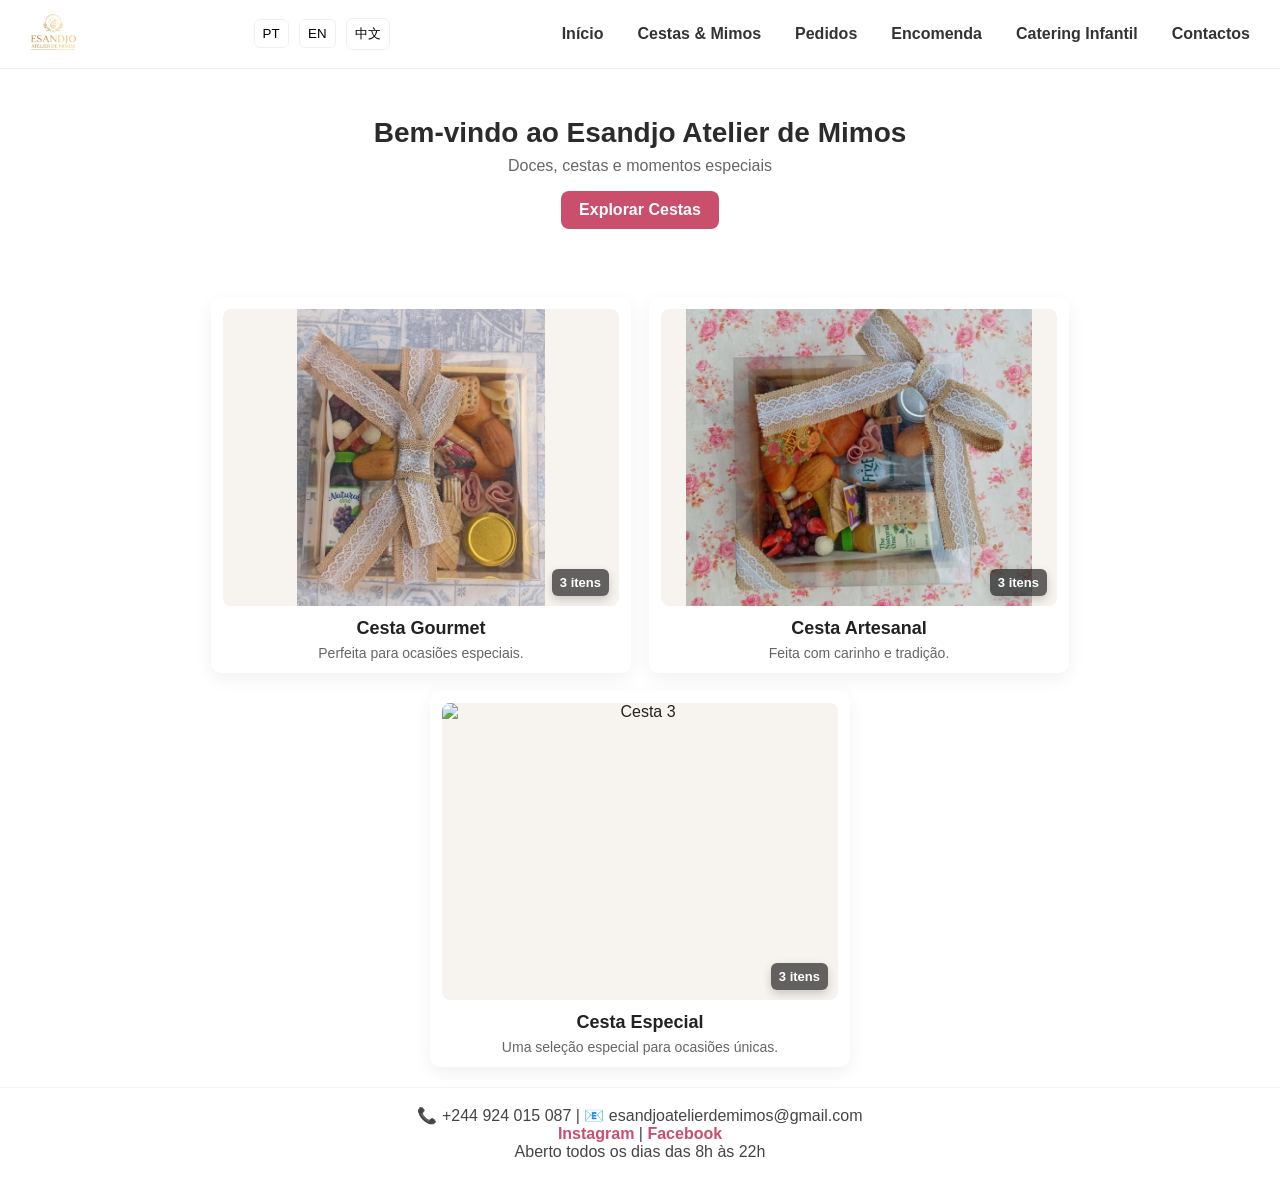
==== commit 1ab84d6f: "Update index.html" ====
--- a/index.html
+++ b/index.html
@@ -16,8 +16,8 @@
     </a>
 
     <!-- Menu hamburguer centralizado -->
-
-	<div class="menu-toggle" onclick="toggleMenu()"><span></span><span></span><span></span></div>
+    <div class="menu-toggle" id="menu-toggle" onclick="toggleMenu()" aria-label="Abrir menu" role="button">
+	 <div class="menu-toggle" onclick="toggleMenu()"><span></span><span></span><span></span></div>
       <span></span><span></span><span></span>
     </div>
 
@@ -555,559 +555,3 @@
   </script>
 </body>
 </html>
-<!DOCTYPE html>
-<html lang="pt">
-<head>
-  <meta charset="utf-8" />
-  <meta name="viewport" content="width=device-width,initial-scale=1" />
-  <title>Esandjo Atelier de Mimos</title>
-  <link rel="icon" type="image/png" href="imagens/esandjo.logo.jpg" />
-  <link rel="stylesheet" href="base.css">
-</head>
-<body>
-
-  <!-- Navbar -->
-  <nav class="navbar">
-    <a href="index.html" aria-label="Início">
-      <img src="imagens/esandjo.logo.jpg" alt="Logo Esandjo" class="logo" />
-    </a>
-
-    <!-- Menu hamburguer centralizado -->
-    <div class="menu-toggle" id="menu-toggle" onclick="toggleMenu()" aria-label="Abrir menu" role="button">
-      <span></span><span></span><span></span>
-    </div>
-
-    <div class="lang-selector">
-      <button onclick="setLang('pt')">PT</button>
-      <button onclick="setLang('en')">EN</button>
-      <button onclick="setLang('zh')">中文</button>
-    </div>
-
-    <div class="nav-links" id="nav-links">
-      <a href="index.html" class="nav-link" data-key="home">Início</a>
-      <a href="cestas.html" class="nav-link" data-key="cestas">Cestas & Mimos</a>
-      <a href="pedidos.html" class="nav-link" data-key="pedidos">Pedidos</a>
-      <a href="encomendas.html" class="nav-link" data-key="encomenda">Encomenda</a>
-      <a href="catering.html" class="nav-link" data-key="catering">Catering Infantil</a>
-      <a href="contactos.html" class="nav-link" data-key="contactos">Contactos</a>
-    </div>
-  </nav>
-
-  <!-- Hero -->
-  <header class="hero">
-    <h1 id="page-title">Bem-vindo ao Esandjo Atelier de Mimos</h1>
-    <p id="subtitle">Doces, cestas e momentos especiais</p>
-    <a href="cestas.html" class="cta-btn" id="cta">Explorar Cestas</a>
-  </header>
-
-  <!-- Galeria: cada card referencia um set via data-set e lista de itens em data-items (uma entrada por linha para melhor manutenção) -->
-  <section class="destaques" aria-label="Galeria de Cestas">
-
-    <!-- Cesta 1: três itens (duas imagens + vídeo) -->
-    <div class="card">
-      <div class="media"
-           data-set="set-cesta1"
-           data-items="
-             imagens/cesta1.jpg
-             imagens/cesta1a.jpg
-             videos/cesta1b.mp4
-           ">
-        <img src="imagens/cesta1.jpg" alt="Cesta 1" />
-        <button class="media-more-badge" aria-hidden="true">3 itens</button>
-      </div>
-      <h3 class="item-name">Cesta Gourmet</h3>
-      <p class="item-desc">Perfeita para ocasiões especiais.</p>
-    </div>
-
-    <!-- Cesta 2: três itens (duas imagens + vídeo) -->
-    <div class="card">
-      <div class="media"
-           data-set="set-cesta2"
-           data-items="
-             imagens/cesta2.jpg
-             imagens/cesta2a.jpg
-             videos/cesta2b.mp4
-           ">
-        <img src="imagens/cesta2.jpg" alt="Cesta 2" />
-        <button class="media-more-badge" aria-hidden="true">3 itens</button>
-      </div>
-      <h3 class="item-name">Cesta Artesanal</h3>
-      <p class="item-desc">Feita com carinho e tradição.</p>
-    </div>
-
-    <!-- Cesta 3: exemplo adicional com três itens -->
-    <div class="card">
-      <div class="media"
-           data-set="set-cesta3"
-           data-items="
-             imagens/cesta3.jpg
-             imagens/cesta3a.jpg
-             videos/cesta3b.mp4
-           ">
-        <img src="imagens/cesta3.jpg" alt="Cesta 3" />
-        <button class="media-more-badge" aria-hidden="true">3 itens</button>
-      </div>
-      <h3 class="item-name">Cesta Especial</h3>
-      <p class="item-desc">Uma seleção especial para ocasiões únicas.</p>
-    </div>
-
-  </section>
-
-  <!-- Lightbox -->
-  <div id="lightbox" class="lightbox" role="dialog" aria-hidden="true" aria-label="Visualizador de mídia">
-    <div class="lightbox-content" role="document">
-      <div class="lightbox-controls" aria-hidden="false">
-        <button class="prev" aria-label="Anterior" title="Anterior">&#10094;</button>
-        <button class="next" aria-label="Próximo" title="Próximo">&#10095;</button>
-      </div>
-      <span class="close" role="button" aria-label="Fechar" title="Fechar">&times;</span>
-
-      <!-- Área principal do media (grande, ocupa >80% da altura) -->
-      <div id="lightbox-media" class="lightbox-media" tabindex="0"></div>
-
-      <!-- Miniaturas do set (adicionadas dinamicamente) -->
-      <div id="lightbox-thumbs" class="lightbox-thumbs" aria-hidden="false"></div>
-
-      <!-- Botão Play grande (aparece quando autoplay bloqueado para vídeos) -->
-      <button id="lb-play" class="lb-play-btn" aria-label="Reproduzir">Reproduzir</button>
-    </div>
-  </div>
-
-  <!-- Footer -->
-  <footer>
-    <p id="contacts">📞 +244 924 015 087 | 📧 esandjoatelierdemimos@gmail.com</p>
-    <p>
-      <a href="https://www.instagram.com/esandjoatelierdemimos/" target="_blank" id="insta">Instagram</a> |
-      <a href="https://www.facebook.com/esandjoatelierdemimos/" target="_blank" id="fb">Facebook</a>
-    </p>
-    <p id="open-hours">Aberto todos os dias das 8h às 22h</p>
-  </footer>
-
-  <script>
-    // Menu hamburguer
-    function toggleMenu() { document.getElementById("nav-links").classList.toggle("show"); }
-    document.addEventListener("click", function(e){
-      const nav = document.getElementById("nav-links");
-      const toggle = document.getElementById("menu-toggle") || document.querySelector(".menu-toggle");
-      if(!nav.contains(e.target) && toggle && !toggle.contains(e.target)) nav.classList.remove("show");
-    });
-
-    // Multilanguage (mantido)
-    const translations = {
-      pt:{pageTitle:"Bem-vindo ao Esandjo Atelier de Mimos",subtitle:"Doces, cestas e momentos especiais",cta:"Explorar Cestas",openHours:"Aberto todos os dias das 8h às 22h",insta:"Instagram",fb:"Facebook",
-          navbar:{home:"Início",cestas:"Cestas & Mimos",pedidos:"Pedidos",encomenda:"Encomenda",catering:"Catering Infantil",contactos:"Contactos"},
-          items:{}, desc:{}},
-      en:{pageTitle:"Welcome to Esandjo Atelier de Mimos",subtitle:"Sweets, baskets and special moments",cta:"Explore Baskets",openHours:"Open daily from 8am to 10pm",insta:"Instagram",fb:"Facebook",navbar:{},items:{},desc:{}},
-      zh:{pageTitle:"欢迎来到 Esandjo Atelier de Mimos",subtitle:"甜点、礼篮和特别时刻",cta:"探索礼篮",openHours:"每天营业，早上8点到晚上10点",insta:"Instagram",fb:"Facebook",navbar:{},items:{},desc:{}}
-    };
-    function setLang(lang){ localStorage.setItem("siteLang", lang); applyLang(lang); }
-    function applyLang(lang){
-      if(document.getElementById('page-title')) document.getElementById('page-title').textContent = translations[lang].pageTitle || document.getElementById('page-title').textContent;
-      if(document.getElementById('subtitle')) document.getElementById('subtitle').textContent = translations[lang].subtitle || document.getElementById('subtitle').textContent;
-      if(document.getElementById('cta')) document.getElementById('cta').textContent = translations[lang].cta || document.getElementById('cta').textContent;
-      if(document.getElementById('open-hours')) document.getElementById('open-hours').textContent = translations[lang].openHours || document.getElementById('open-hours').textContent;
-      if(document.getElementById('insta')) document.getElementById('insta').textContent = translations[lang].insta || document.getElementById('insta').textContent;
-      if(document.getElementById('fb')) document.getElementById('fb').textContent = translations[lang].fb || document.getElementById('fb').textContent;
-      document.querySelectorAll('.nav-link').forEach(link => {
-        const key = link.getAttribute("data-key");
-        if(translations[lang].navbar && translations[lang].navbar[key]) link.textContent = translations[lang].navbar[key];
-      });
-    }
-
-    window.addEventListener("load", function(){
-      const lang = localStorage.getItem("siteLang") || "pt";
-      applyLang(lang);
-      initGallery();
-    });
-
-    /* -------------------------
-       Gallery / Lightbox logic
-       - Each .media element must have:
-         data-set="unique-id"
-         data-items="one entry per line (or comma separated)"
-       - The script builds galleries from data-items automatically.
-       - Works for any number of cards and supports images and videos.
-       - In the gallery thumbnails we DO NOT show a play overlay.
-       - Instead we show a "badge" indicating how many items the set contains.
-       - Lightbox shows the active media large (>=80vh) and thumbnails below.
-       - Clicking outside the lightbox content closes it.
-       ------------------------- */
-
-    const lb = document.getElementById("lightbox");
-    const lbMedia = document.getElementById("lightbox-media");
-    const lbThumbs = document.getElementById("lightbox-thumbs");
-    const prevBtn = document.querySelector(".prev");
-    const nextBtn = document.querySelector(".next");
-    const closeBtn = document.querySelector(".close");
-    const lbPlayBtn = document.getElementById("lb-play");
-
-    const galleries = {}; // populated at init
-    let currentSet = null;
-    let currentIndex = 0;
-    let controlsBound = false;
-
-    function initGallery(){
-      // reset galleries
-      for (const k in galleries) delete galleries[k];
-
-      // Find all .media elements with data-items and data-set
-      const mediaEls = document.querySelectorAll('.media[data-items][data-set]');
-      mediaEls.forEach(el => {
-        const setName = el.getAttribute('data-set').trim();
-        const raw = el.getAttribute('data-items') || '';
-
-        // Split by newlines or commas, trim each line
-        const parts = raw.split(/[\n,]+/).map(s => s.trim()).filter(Boolean);
-
-        // build items array with type detection by extension
-        const items = parts.map(src => {
-          const lower = src.toLowerCase();
-          const isVideo = lower.endsWith('.mp4') || lower.endsWith('.webm') || lower.endsWith('.ogg');
-          return { type: isVideo ? 'video' : 'img', src: src };
-        });
-
-        galleries[setName] = items;
-
-        // Remove previous handler if any, then add click handler
-        if (el._openHandler) el.removeEventListener('click', el._openHandler);
-        el._openHandler = (e) => {
-          // open lightbox and show the clicked item as first (index 0)
-          openLightbox(0, setName);
-        };
-        el.addEventListener('click', el._openHandler);
-
-        // Ensure gallery thumbnail does NOT show play overlay.
-        // Instead update or create a "more" badge showing number of items.
-        updateMoreBadge(el, items.length);
-      });
-
-      // Bind controls once
-      if (!controlsBound) {
-        prevBtn.addEventListener('click', () => changeSlide(-1));
-        nextBtn.addEventListener('click', () => changeSlide(1));
-        closeBtn.addEventListener('click', closeLightbox);
-        lbPlayBtn.addEventListener('click', onLbPlayClick);
-
-        // Keyboard
-        document.addEventListener('keydown', function(e){
-          if (lb.getAttribute('aria-hidden') === 'true') return;
-          if (e.key === 'Escape') closeLightbox();
-          if (e.key === 'ArrowLeft') changeSlide(-1);
-          if (e.key === 'ArrowRight') changeSlide(1);
-        });
-
-        // Click outside closes (click on overlay but outside content)
-        lb.addEventListener('click', function(e){
-          // close only if click is on the overlay (lb) and not inside content
-          if (e.target === lb) closeLightbox();
-        });
-
-        // Swipe support
-        addSwipeSupport();
-
-        controlsBound = true;
-      }
-    }
-
-    // Replace or create the "more" badge inside the gallery thumbnail
-    function updateMoreBadge(mediaEl, count){
-      // remove any existing play-overlay inside gallery thumbnail
-      const existingPlay = mediaEl.querySelector('.play-overlay');
-      if (existingPlay) existingPlay.remove();
-
-      // find existing badge
-      let badge = mediaEl.querySelector('.media-more-badge');
-      if (!badge) {
-        badge = document.createElement('button');
-        badge.className = 'media-more-badge';
-        badge.setAttribute('aria-hidden', 'true');
-        mediaEl.appendChild(badge);
-      }
-      badge.textContent = (count > 1) ? `${count} itens` : `${count} item`;
-    }
-
-    function openLightbox(index, setName){
-      const set = galleries[setName];
-      if (!set || set.length === 0) return;
-      currentSet = setName;
-      currentIndex = Math.max(0, Math.min(index || 0, set.length - 1));
-      showMedia();
-      populateThumbs(); // monta as miniaturas do set atual
-      lb.setAttribute('aria-hidden','false');
-      lb.style.display = 'flex';
-      document.body.style.overflow = 'hidden';
-      setTimeout(()=> lbMedia.focus(), 60);
-    }
-
-    function closeLightbox(){
-      const v = lbMedia.querySelector('video');
-      if (v) { try { v.pause(); v.currentTime = 0; } catch(e){} }
-      lb.setAttribute('aria-hidden','true');
-      lb.style.display = 'none';
-      lbMedia.innerHTML = '';
-      lbThumbs.innerHTML = '';
-      lbPlayBtn.classList.remove('show');
-      currentSet = null;
-      document.body.style.overflow = '';
-    }
-
-    function changeSlide(direction){
-      if (!currentSet) return;
-      const items = galleries[currentSet];
-      if (!items || items.length === 0) return;
-      currentIndex = (currentIndex + direction + items.length) % items.length;
-      showMedia();
-      highlightActiveThumb();
-    }
-
-    function showMedia(){
-      const items = galleries[currentSet];
-      if (!items || !items[currentIndex]) return;
-      const item = items[currentIndex];
-
-      // Clear previous content and states
-      lbMedia.innerHTML = '';
-      lbMedia.classList.remove('loading','error');
-      lbMedia.removeAttribute('data-message');
-      lbPlayBtn.classList.remove('show');
-
-      // Update prev/next disabled state
-      const len = items.length;
-      prevBtn.disabled = len <= 1;
-      nextBtn.disabled = len <= 1;
-
-      // Ensure the main media area is visually above thumbnails and large
-      lbMedia.classList.add('active-media');
-
-      if (item.type === 'img'){
-        // Load image and wait for load/error to update UI
-        const img = new Image();
-        img.alt = item.alt || '';
-        img.loading = 'eager';
-        img.style.maxHeight = '86vh';
-        img.style.width = 'auto';
-        img.style.maxWidth = '100%';
-        lbMedia.classList.add('loading');
-        lbMedia.setAttribute('data-message', 'A carregar imagem...');
-        img.onload = () => {
-          lbMedia.classList.remove('loading');
-          lbMedia.removeAttribute('data-message');
-          lbMedia.innerHTML = '';
-          img.classList.add('video-force-repaint');
-          lbMedia.appendChild(img);
-          highlightActiveThumb();
-        };
-        img.onerror = () => {
-          lbMedia.classList.remove('loading');
-          lbMedia.classList.add('error');
-          lbMedia.setAttribute('data-message', 'Erro ao carregar imagem');
-          lbMedia.innerHTML = '';
-        };
-        img.src = item.src;
-      } else if (item.type === 'video'){
-        // Create video element with source
-        const video = document.createElement('video');
-        video.setAttribute('playsinline','');
-        video.controls = true;
-        video.preload = 'metadata';
-        video.style.maxHeight = '86vh';
-        video.style.width = 'auto';
-        video.setAttribute('aria-label','Vídeo');
-        video.className = 'lb-video';
-
-        const source = document.createElement('source');
-        source.src = item.src;
-        if (item.src.toLowerCase().endsWith('.mp4')) source.type = 'video/mp4';
-        else if (item.src.toLowerCase().endsWith('.webm')) source.type = 'video/webm';
-        else if (item.src.toLowerCase().endsWith('.ogg')) source.type = 'video/ogg';
-        video.appendChild(source);
-
-        lbMedia.classList.add('loading');
-        lbMedia.setAttribute('data-message', 'A carregar vídeo...');
-
-        // Start muted to maximize autoplay compatibility
-        video.muted = true;
-        video.autoplay = true;
-        video.playsInline = true;
-
-        lbMedia.innerHTML = '';
-        lbMedia.appendChild(video);
-
-        // Try to play; if blocked, show play button
-        const playPromise = video.play();
-        if (playPromise !== undefined) {
-          playPromise.then(() => {
-            lbMedia.classList.remove('loading');
-            lbMedia.removeAttribute('data-message');
-            highlightActiveThumb();
-          }).catch(err => {
-            console.warn('Autoplay bloqueado:', err);
-            lbMedia.classList.remove('loading');
-            lbMedia.removeAttribute('data-message');
-            lbPlayBtn.classList.add('show');
-            highlightActiveThumb();
-          });
-        } else {
-          lbMedia.classList.remove('loading');
-          lbMedia.removeAttribute('data-message');
-          highlightActiveThumb();
-        }
-
-        video.addEventListener('error', () => {
-          lbMedia.classList.remove('loading');
-          lbMedia.classList.add('error');
-          lbMedia.setAttribute('data-message', 'Erro ao carregar vídeo');
-          lbPlayBtn.classList.remove('show');
-        });
-
-        // Try play on first interaction
-        const tryPlayOnInteraction = () => {
-          if (video.paused) {
-            video.play().catch(e => {
-              console.warn('Play falhou após interação:', e);
-              lbPlayBtn.classList.add('show');
-            });
-          }
-        };
-        lbMedia.addEventListener('click', tryPlayOnInteraction, { once: true });
-
-        // Ensure navigation attempts to play new video
-        const tryPlayAfterNav = () => { setTimeout(()=> { const v = lbMedia.querySelector('video'); if (v && v.paused) v.play().catch(()=>{}); }, 60); };
-        prevBtn.removeEventListener('click', tryPlayAfterNav);
-        nextBtn.removeEventListener('click', tryPlayAfterNav);
-        prevBtn.addEventListener('click', tryPlayAfterNav);
-        nextBtn.addEventListener('click', tryPlayAfterNav);
-      } else {
-        const fallback = document.createElement('img');
-        fallback.src = item.src;
-        lbMedia.appendChild(fallback);
-        highlightActiveThumb();
-      }
-    }
-
-    // Popula a barra de miniaturas dentro do lightbox
-    function populateThumbs(){
-      lbThumbs.innerHTML = '';
-      if (!currentSet) return;
-      const items = galleries[currentSet];
-      if (!items || items.length === 0) return;
-
-      items.forEach((it, idx) => {
-        const btn = document.createElement('button');
-        btn.type = 'button';
-        btn.className = 'lb-thumb';
-        btn.setAttribute('data-index', idx);
-        btn.style.border = 'none';
-        btn.style.background = 'transparent';
-        btn.style.padding = '0';
-        btn.style.cursor = 'pointer';
-        btn.style.display = 'inline-flex';
-        btn.style.alignItems = 'center';
-        btn.style.justifyContent = 'center';
-        btn.style.position = 'relative';
-
-        // Thumbnail content: image for images; for videos show a small poster/video preview
-        if (it.type === 'img') {
-          const timg = document.createElement('img');
-          timg.src = it.src;
-          timg.alt = '';
-          timg.style.width = '84px';
-          timg.style.height = '56px';
-          timg.style.objectFit = 'cover';
-          timg.style.borderRadius = '6px';
-          timg.style.boxShadow = '0 2px 6px rgba(0,0,0,0.12)';
-          btn.appendChild(timg);
-        } else {
-          const tv = document.createElement('video');
-          tv.muted = true;
-          tv.playsInline = true;
-          tv.preload = 'metadata';
-          tv.style.width = '84px';
-          tv.style.height = '56px';
-          tv.style.objectFit = 'cover';
-          tv.style.borderRadius = '6px';
-          tv.style.boxShadow = '0 2px 6px rgba(0,0,0,0.12)';
-          const s = document.createElement('source');
-          s.src = it.src;
-          if (it.src.toLowerCase().endsWith('.mp4')) s.type = 'video/mp4';
-          else if (it.src.toLowerCase().endsWith('.webm')) s.type = 'video/webm';
-          else if (it.src.toLowerCase().endsWith('.ogg')) s.type = 'video/ogg';
-          tv.appendChild(s);
-          const wrapper = document.createElement('div');
-          wrapper.style.position = 'relative';
-          wrapper.style.display = 'inline-block';
-          wrapper.appendChild(tv);
-
-          const ov = document.createElement('div');
-          ov.className = 'thumb-play-overlay';
-          ov.innerHTML = '<svg viewBox="0 0 24 24" width="16" height="16" fill="#fff" aria-hidden="true"><path d="M8 5v14l11-7z"/></svg>';
-          wrapper.appendChild(ov);
-
-          btn.appendChild(wrapper);
-        }
-
-        // click on thumb jumps to that index
-        btn.addEventListener('click', () => {
-          currentIndex = idx;
-          showMedia();
-          highlightActiveThumb();
-        });
-
-        lbThumbs.appendChild(btn);
-      });
-
-      // highlight active thumb initially
-      highlightActiveThumb();
-    }
-
-    // Marca visualmente a miniatura ativa (adiciona outline simples)
-    function highlightActiveThumb(){
-      const thumbs = lbThumbs.querySelectorAll('.lb-thumb');
-      thumbs.forEach((t, i) => {
-        if (i === currentIndex) {
-          t.style.outline = '3px solid rgba(201,79,109,0.18)';
-          t.style.outlineOffset = '4px';
-        } else {
-          t.style.outline = 'none';
-        }
-      });
-
-      // Scroll thumb into view if needed
-      const active = lbThumbs.querySelector('.lb-thumb[data-index="'+currentIndex+'"]');
-      if (active) active.scrollIntoView({ behavior: 'smooth', inline: 'center', block: 'nearest' });
-    }
-
-    function onLbPlayClick() {
-      const v = lbMedia.querySelector('video');
-      if (!v) return;
-      try { v.muted = false; } catch(e) {}
-      v.play().then(() => {
-        lbPlayBtn.classList.remove('show');
-      }).catch(err => {
-        console.warn('Play falhou após clique:', err);
-      });
-    }
-
-    function addSwipeSupport(){
-      let startX = 0;
-      let endX = 0;
-      const THRESHOLD = 40;
-      lbMedia.addEventListener('touchstart', function(e){ startX = e.changedTouches[0].screenX; }, {passive:true});
-      lbMedia.addEventListener('touchend', function(e){
-        endX = e.changedTouches[0].screenX;
-        const diff = endX - startX;
-        if (Math.abs(diff) > THRESHOLD){
-          if (diff > 0) changeSlide(-1); else changeSlide(1);
-        }
-      }, {passive:true});
-    }
-
-    // Utility: allow adding new cards dynamically and re-initializing bindings
-    function refreshGalleryBindings(){
-      initGallery();
-    }
-    window.refreshGalleryBindings = refreshGalleryBindings;
-
-  </script>
-</body>
-</html>
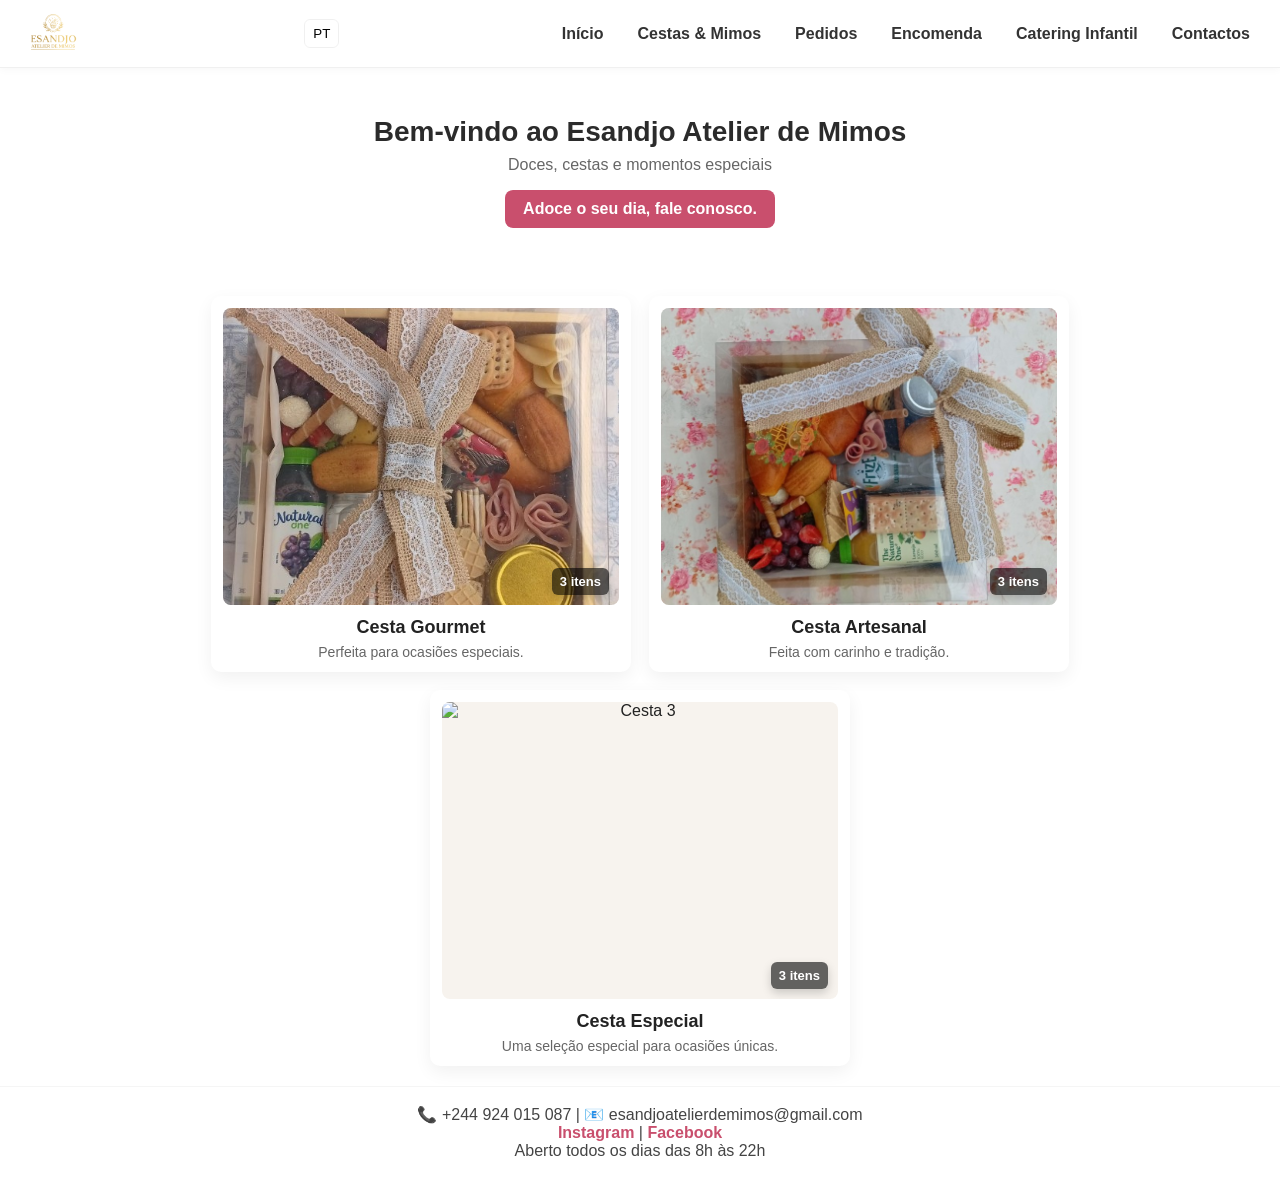
==== commit bca38192: "Update index.html" ====
--- a/index.html
+++ b/index.html
@@ -15,16 +15,19 @@
       <img src="imagens/esandjo.logo.jpg" alt="Logo Esandjo" class="logo" />
     </a>
 
-    <!-- Menu hamburguer centralizado -->
-    <div class="menu-toggle" id="menu-toggle" onclick="toggleMenu()" aria-label="Abrir menu" role="button">
-	 <div class="menu-toggle" onclick="toggleMenu()"><span></span><span></span><span></span></div>
-      <span></span><span></span><span></span>
-    </div>
+    <!-- Menu hamburguer centralizado (círculo com 3 linhas) -->
+    <button class="menu-toggle" id="menu-toggle" aria-expanded="false" aria-label="Abrir menu" onclick="toggleMenu()">
+      <svg width="44" height="44" viewBox="0 0 44 44" aria-hidden="true" focusable="false" role="img">
+        <circle class="menu-circle" cx="22" cy="22" r="20" fill="transparent" stroke="none"></circle>
+        <rect class="menu-line l1" x="10" y="15" width="24" height="2" rx="1"></rect>
+        <rect class="menu-line l2" x="10" y="21" width="24" height="2" rx="1"></rect>
+        <rect class="menu-line l3" x="10" y="27" width="24" height="2" rx="1"></rect>
+      </svg>
+    </button>
 
     <div class="lang-selector">
       <button onclick="setLang('pt')">PT</button>
-      <button onclick="setLang('en')">EN</button>
-      <button onclick="setLang('zh')">中文</button>
+      
     </div>
 
     <div class="nav-links" id="nav-links">
@@ -41,8 +44,8 @@
   <header class="hero">
     <h1 id="page-title">Bem-vindo ao Esandjo Atelier de Mimos</h1>
     <p id="subtitle">Doces, cestas e momentos especiais</p>
-    <a href="cestas.html" class="cta-btn" id="cta">Explorar Cestas</a>
-  </header>
+    <a href="https://www.instagram.com/esandjo_atelierdemimos/" class="cta-btn" id="cta">Adoce o seu dia, fale conosco</a>
+	  </header>
 
   <!-- Galeria: cada card referencia um set via data-set e lista de itens em data-items (uma entrada por linha para melhor manutenção) -->
   <section class="destaques" aria-label="Galeria de Cestas">
@@ -121,24 +124,39 @@
   <footer>
     <p id="contacts">📞 +244 924 015 087 | 📧 esandjoatelierdemimos@gmail.com</p>
     <p>
-      <a href="https://www.instagram.com/esandjoatelierdemimos/" target="_blank" id="insta">Instagram</a> |
+      <a href="https://www.instagram.com/esandjo_atelierdemimos/" target="_blank" id="insta">Instagram</a> |
       <a href="https://www.facebook.com/esandjoatelierdemimos/" target="_blank" id="fb">Facebook</a>
     </p>
     <p id="open-hours">Aberto todos os dias das 8h às 22h</p>
   </footer>
 
   <script>
-    // Menu hamburguer
-    function toggleMenu() { document.getElementById("nav-links").classList.toggle("show"); }
+    // Toggle do menu: atualiza aria-expanded e classe 'open' para animação
+    function toggleMenu() {
+      const nav = document.getElementById("nav-links");
+      const btn = document.getElementById("menu-toggle");
+      const isOpen = btn.classList.toggle('open');
+      nav.classList.toggle("show");
+      btn.setAttribute('aria-expanded', isOpen ? 'true' : 'false');
+      btn.setAttribute('aria-label', isOpen ? 'Fechar menu' : 'Abrir menu');
+    }
+
+    // Fecha o menu se clicar fora
     document.addEventListener("click", function(e){
       const nav = document.getElementById("nav-links");
-      const toggle = document.getElementById("menu-toggle") || document.querySelector(".menu-toggle");
-      if(!nav.contains(e.target) && toggle && !toggle.contains(e.target)) nav.classList.remove("show");
+      const btn = document.getElementById("menu-toggle");
+      if (!nav || !btn) return;
+      if (!nav.contains(e.target) && !btn.contains(e.target)) {
+        nav.classList.remove("show");
+        btn.classList.remove("open");
+        btn.setAttribute('aria-expanded', 'false');
+        btn.setAttribute('aria-label', 'Abrir menu');
+      }
     });
 
     // Multilanguage (mantido)
     const translations = {
-      pt:{pageTitle:"Bem-vindo ao Esandjo Atelier de Mimos",subtitle:"Doces, cestas e momentos especiais",cta:"Explorar Cestas",openHours:"Aberto todos os dias das 8h às 22h",insta:"Instagram",fb:"Facebook",
+      pt:{pageTitle:"Bem-vindo ao Esandjo Atelier de Mimos",subtitle:"Doces, cestas e momentos especiais",cta:"Adoce o seu dia, fale conosco.",openHours:"Aberto todos os dias das 8h às 22h",insta:"Instagram",fb:"Facebook",
           navbar:{home:"Início",cestas:"Cestas & Mimos",pedidos:"Pedidos",encomenda:"Encomenda",catering:"Catering Infantil",contactos:"Contactos"},
           items:{}, desc:{}},
       en:{pageTitle:"Welcome to Esandjo Atelier de Mimos",subtitle:"Sweets, baskets and special moments",cta:"Explore Baskets",openHours:"Open daily from 8am to 10pm",insta:"Instagram",fb:"Facebook",navbar:{},items:{},desc:{}},
@@ -215,7 +233,6 @@
         // Remove previous handler if any, then add click handler
         if (el._openHandler) el.removeEventListener('click', el._openHandler);
         el._openHandler = (e) => {
-          // open lightbox and show the clicked item as first (index 0)
           openLightbox(0, setName);
         };
         el.addEventListener('click', el._openHandler);
@@ -242,7 +259,6 @@
 
         // Click outside closes (click on overlay but outside content)
         lb.addEventListener('click', function(e){
-          // close only if click is on the overlay (lb) and not inside content
           if (e.target === lb) closeLightbox();
         });
 
@@ -255,11 +271,9 @@
 
     // Replace or create the "more" badge inside the gallery thumbnail
     function updateMoreBadge(mediaEl, count){
-      // remove any existing play-overlay inside gallery thumbnail
       const existingPlay = mediaEl.querySelector('.play-overlay');
       if (existingPlay) existingPlay.remove();
 
-      // find existing badge
       let badge = mediaEl.querySelector('.media-more-badge');
       if (!badge) {
         badge = document.createElement('button');
@@ -276,7 +290,7 @@
       currentSet = setName;
       currentIndex = Math.max(0, Math.min(index || 0, set.length - 1));
       showMedia();
-      populateThumbs(); // monta as miniaturas do set atual
+      populateThumbs();
       lb.setAttribute('aria-hidden','false');
       lb.style.display = 'flex';
       document.body.style.overflow = 'hidden';
@@ -309,22 +323,18 @@
       if (!items || !items[currentIndex]) return;
       const item = items[currentIndex];
 
-      // Clear previous content and states
       lbMedia.innerHTML = '';
       lbMedia.classList.remove('loading','error');
       lbMedia.removeAttribute('data-message');
       lbPlayBtn.classList.remove('show');
 
-      // Update prev/next disabled state
       const len = items.length;
       prevBtn.disabled = len <= 1;
       nextBtn.disabled = len <= 1;
 
-      // Ensure the main media area is visually above thumbnails and large
       lbMedia.classList.add('active-media');
 
       if (item.type === 'img'){
-        // Load image and wait for load/error to update UI
         const img = new Image();
         img.alt = item.alt || '';
         img.loading = 'eager';
@@ -349,7 +359,6 @@
         };
         img.src = item.src;
       } else if (item.type === 'video'){
-        // Create video element with source
         const video = document.createElement('video');
         video.setAttribute('playsinline','');
         video.controls = true;
@@ -369,7 +378,6 @@
         lbMedia.classList.add('loading');
         lbMedia.setAttribute('data-message', 'A carregar vídeo...');
 
-        // Start muted to maximize autoplay compatibility
         video.muted = true;
         video.autoplay = true;
         video.playsInline = true;
@@ -377,7 +385,6 @@
         lbMedia.innerHTML = '';
         lbMedia.appendChild(video);
 
-        // Try to play; if blocked, show play button
         const playPromise = video.play();
         if (playPromise !== undefined) {
           playPromise.then(() => {
@@ -404,7 +411,6 @@
           lbPlayBtn.classList.remove('show');
         });
 
-        // Try play on first interaction
         const tryPlayOnInteraction = () => {
           if (video.paused) {
             video.play().catch(e => {
@@ -415,7 +421,6 @@
         };
         lbMedia.addEventListener('click', tryPlayOnInteraction, { once: true });
 
-        // Ensure navigation attempts to play new video
         const tryPlayAfterNav = () => { setTimeout(()=> { const v = lbMedia.querySelector('video'); if (v && v.paused) v.play().catch(()=>{}); }, 60); };
         prevBtn.removeEventListener('click', tryPlayAfterNav);
         nextBtn.removeEventListener('click', tryPlayAfterNav);
@@ -429,7 +434,6 @@
       }
     }
 
-    // Popula a barra de miniaturas dentro do lightbox
     function populateThumbs(){
       lbThumbs.innerHTML = '';
       if (!currentSet) return;
@@ -450,7 +454,6 @@
         btn.style.justifyContent = 'center';
         btn.style.position = 'relative';
 
-        // Thumbnail content: image for images; for videos show a small poster/video preview
         if (it.type === 'img') {
           const timg = document.createElement('img');
           timg.src = it.src;
@@ -490,7 +493,6 @@
           btn.appendChild(wrapper);
         }
 
-        // click on thumb jumps to that index
         btn.addEventListener('click', () => {
           currentIndex = idx;
           showMedia();
@@ -500,11 +502,9 @@
         lbThumbs.appendChild(btn);
       });
 
-      // highlight active thumb initially
       highlightActiveThumb();
     }
 
-    // Marca visualmente a miniatura ativa (adiciona outline simples)
     function highlightActiveThumb(){
       const thumbs = lbThumbs.querySelectorAll('.lb-thumb');
       thumbs.forEach((t, i) => {
@@ -516,7 +516,6 @@
         }
       });
 
-      // Scroll thumb into view if needed
       const active = lbThumbs.querySelector('.lb-thumb[data-index="'+currentIndex+'"]');
       if (active) active.scrollIntoView({ behavior: 'smooth', inline: 'center', block: 'nearest' });
     }
--- a/base.css
+++ b/base.css
@@ -0,0 +1,465 @@
+/* base.css — versão atualizada com navbar fixa (inclui mobile) */
+
+/* Variáveis */
+:root{
+  --bg: #ffffff;
+  --card-bg: #ffffff;
+  --accent: #c94f6d;
+  --muted: #666666;
+  --fill: #f7f3ee;
+  --shadow: 0 6px 18px rgba(0,0,0,0.06);
+  --max-card-width: 420px;
+  --lightbox-z: 9999;
+  --radius: 8px;
+  --transition-fast: 0.12s;
+
+  /* Altura da navbar (ajuste se alterar padding/logo) */
+  --navbar-height: 68px;
+}
+
+/* Reset e base */
+* { box-sizing: border-box; margin: 0; padding: 0; }
+html, body { height: 100%; font-family: "Segoe UI", Roboto, "Helvetica Neue", Arial, sans-serif; color: #222; background: var(--bg); -webkit-font-smoothing: antialiased; }
+a { color: inherit; text-decoration: none; }
+img, video { max-width: 100%; display: block; }
+
+/* Evita que o conteúdo fique por baixo da navbar fixa */
+body { padding-top: var(--navbar-height); }
+
+/* =========================
+   NAVBAR (FIXA)
+   ========================= */
+.navbar {
+  display: flex;
+  align-items: center;
+  justify-content: space-between;
+  gap: 12px;
+  padding: 12px 20px;
+  background: var(--bg);
+  border-bottom: 1px solid rgba(0,0,0,0.06);
+  position: fixed; /* FIXA em todas as páginas */
+  top: 0;
+  left: 0;
+  width: 100%;
+  height: var(--navbar-height);
+  z-index: 11000; /* acima do conteúdo, abaixo do lightbox */
+  box-shadow: 0 2px 8px rgba(0,0,0,0.03);
+}
+
+/* Logo (link) */
+.logo { height: 44px; object-fit: contain; display: block; }
+
+/* Nav links and language selector */
+.nav-links { display: flex; gap: 14px; align-items: center; }
+.nav-link { color: #333; padding: 8px 10px; border-radius: 6px; font-weight: 600; }
+.nav-link:hover { background: rgba(0,0,0,0.04); }
+.lang-selector button {
+  background: transparent;
+  border: 1px solid rgba(0,0,0,0.06);
+  padding: 6px 8px;
+  margin-left: 6px;
+  border-radius: 6px;
+  cursor: pointer;
+}
+.lang-selector button:hover { background: rgba(0,0,0,0.04); }
+
+/* =========================
+   MENU TOGGLE (círculo com 3 linhas)
+   - posicionado em relação à navbar (verticalmente centrado nela)
+   ========================= */
+.menu-toggle {
+  display: none; /* visível via media query em mobile */
+  cursor: pointer;
+  width: 44px;
+  height: 44px;
+  align-items: center;
+  justify-content: center;
+  position: absolute;
+  left: 50%;
+  /* centraliza verticalmente dentro da navbar fixa */
+  top: calc(var(--navbar-height) / 2);
+  transform: translate(-50%, -50%);
+  z-index: 12000; /* acima da navbar para clique */
+  background: transparent;
+  border: 0;
+  padding: 0;
+  border-radius: 50%;
+}
+
+/* SVG sizing */
+.menu-toggle svg { display: block; width: 44px; height: 44px; }
+
+/* circle styling (subtle) */
+.menu-toggle .menu-circle {
+  fill: transparent;
+  stroke: rgba(0,0,0,0.06);
+  stroke-width: 0;
+  transition: fill 180ms ease, stroke 180ms ease;
+}
+
+/* lines */
+.menu-toggle .menu-line {
+  fill: #333;
+  transition: transform 220ms cubic-bezier(.2,.9,.2,1), opacity 180ms ease;
+  transform-origin: 50% 50%;
+  transform-box: fill-box;
+}
+
+/* open state: optional transform to X (keeps circle) */
+.menu-toggle.open .menu-circle {
+  fill: rgba(0,0,0,0.04);
+}
+.menu-toggle.open .l1 { transform: translateY(6px) rotate(45deg); }
+.menu-toggle.open .l2 { opacity: 0; transform: scaleX(0); }
+.menu-toggle.open .l3 { transform: translateY(-6px) rotate(-45deg); }
+
+/* Focus styles for accessibility */
+.menu-toggle:focus { outline: 3px solid rgba(201,79,109,0.18); outline-offset: 4px; border-radius: 50%; }
+
+/* =========================
+   HERO
+   ========================= */
+.hero {
+  display: flex;
+  flex-direction: column;
+  align-items: center;
+  justify-content: center;
+  text-align: center;
+  padding: 48px 16px;
+  background: linear-gradient(180deg,#fff,#fff);
+}
+.hero h1 { font-size: 28px; margin-bottom: 8px; color: #2b2b2b; }
+.hero p { color: var(--muted); margin-bottom: 16px; }
+.cta-btn {
+  display: inline-block;
+  background: var(--accent);
+  color: #fff;
+  padding: 10px 18px;
+  border-radius: 8px;
+  font-weight: 700;
+}
+.cta-btn:hover { opacity: .95; transform: translateY(-1px); transition: all .18s ease; }
+
+/* =========================
+   CARDS / GALERIA
+   ========================= */
+.destaques {
+  display: flex;
+  gap: 18px;
+  flex-wrap: wrap;
+  justify-content: center;
+  padding: 20px;
+}
+.card {
+  width: 100%;
+  max-width: var(--max-card-width);
+  background: var(--card-bg);
+  border-radius: calc(var(--radius) + 2px);
+  box-shadow: var(--shadow);
+  padding: 12px;
+  text-align: center;
+}
+.card h3 { margin-top: 8px; font-size: 18px; color: #222; }
+.card p { color: var(--muted); font-size: 14px; margin-top: 6px; }
+
+/* Media container (thumbnail) */
+.media {
+  width: 100%;
+  max-width: var(--max-card-width);
+  aspect-ratio: 4 / 3;
+  background-color: var(--fill);
+  display: flex;
+  align-items: center;
+  justify-content: center;
+  overflow: hidden;
+  border-radius: var(--radius);
+  margin: 0 auto 12px;
+  position: relative;
+}
+
+/* Thumbnail image and video */
+.media img,
+.media video {
+  width: 100%;
+  height: 100%;
+  object-fit: cover;
+  display: block;
+  background-color: transparent;
+  cursor: pointer;
+  border-radius: 4px;
+  -webkit-user-select: none;
+  user-select: none;
+  -webkit-tap-highlight-color: transparent;
+}
+
+/* Badge "mais itens" sobre thumbnails da galeria */
+.media-more-badge {
+  position: absolute;
+  right: 10px;
+  bottom: 10px;
+  background: rgba(0,0,0,0.6);
+  color: #fff;
+  border: 0;
+  padding: 6px 8px;
+  border-radius: 6px;
+  font-weight: 700;
+  font-size: 13px;
+  pointer-events: none;
+  z-index: 6;
+  box-shadow: 0 4px 10px rgba(0,0,0,0.18);
+}
+
+/* Hide play overlay on gallery thumbnails */
+.media .play-overlay { display: none !important; }
+
+/* =========================
+   LIGHTBOX
+   ========================= */
+.lightbox {
+  display: none;
+  position: fixed;
+  inset: 0;
+  background: rgba(0,0,0,0.85);
+  align-items: center;
+  justify-content: center;
+  z-index: calc(var(--lightbox-z) + 10); /* acima da navbar fixa */
+  transition: opacity .18s ease;
+}
+.lightbox[aria-hidden="false"] { display: flex; opacity: 1; }
+
+/* Lightbox content: column layout so main media is above thumbs */
+.lightbox-content {
+  position: relative;
+  width: 92%;
+  max-width: 1100px;
+  display: flex;
+  align-items: center;
+  justify-content: center;
+  flex-direction: column;
+  gap: 12px;
+  padding: 18px;
+  pointer-events: auto;
+}
+
+/* Main media area: large, centered, above thumbnails */
+.lightbox-media {
+  width: 100%;
+  display: flex;
+  align-items: center;
+  justify-content: center;
+  outline: none;
+  min-height: 120px;
+  position: relative;
+  z-index: 10;
+  max-height: 86vh;
+}
+
+/* Main media elements */
+.lightbox-media img,
+.lightbox-media video {
+  max-height: 86vh;
+  width: auto;
+  max-width: 100%;
+  object-fit: contain;
+  border-radius: 6px;
+  background-color: var(--fill);
+}
+
+/* Thumbnails row inside lightbox */
+.lightbox-thumbs {
+  width: 100%;
+  display: flex;
+  gap: 8px;
+  align-items: center;
+  justify-content: center;
+  padding: 8px 6px;
+  overflow-x: auto;
+  -webkit-overflow-scrolling: touch;
+  z-index: 9;
+}
+.lightbox-thumbs .lb-thumb {
+  border: none;
+  background: transparent;
+  padding: 0;
+  cursor: pointer;
+  display: inline-flex;
+  align-items: center;
+  justify-content: center;
+  position: relative;
+}
+.lightbox-thumbs .lb-thumb img,
+.lightbox-thumbs .lb-thumb video {
+  width: 84px;
+  height: 56px;
+  object-fit: cover;
+  border-radius: 6px;
+  box-shadow: 0 2px 6px rgba(0,0,0,0.12);
+  display: block;
+}
+
+/* For video thumbs we keep a small play overlay inside the thumb wrapper */
+.thumb-play-overlay {
+  position: absolute;
+  left: 50%;
+  top: 50%;
+  transform: translate(-50%,-50%);
+  width: 28px;
+  height: 28px;
+  border-radius: 50%;
+  background: rgba(0,0,0,0.45);
+  display: flex;
+  align-items: center;
+  justify-content: center;
+  pointer-events: none;
+  z-index: 4;
+}
+.thumb-play-overlay svg { width: 16px; height: 16px; fill: #fff; }
+
+/* Controls */
+.lightbox .close {
+  position: absolute;
+  top: 12px;
+  right: 18px;
+  font-size: 32px;
+  color: #fff;
+  cursor: pointer;
+  z-index: 10000;
+  padding: 6px;
+  background: transparent;
+  border-radius: 6px;
+}
+.lightbox-controls {
+  position: absolute;
+  inset: 0;
+  display: flex;
+  align-items: center;
+  justify-content: space-between;
+  pointer-events: none;
+}
+.lightbox-controls button {
+  pointer-events: auto;
+  border: 0;
+  background: rgba(0,0,0,0.25);
+  color: #fff;
+  font-size: 28px;
+  padding: 8px 12px;
+  border-radius: 6px;
+  cursor: pointer;
+}
+.lightbox-controls button:active { transform: scale(.98); }
+.lightbox-controls button[disabled] { opacity: .35; cursor: not-allowed; }
+
+/* Big play button inside lightbox when autoplay blocked */
+.lb-play-btn {
+  position: absolute;
+  left: 50%;
+  top: 50%;
+  transform: translate(-50%, -50%);
+  background: rgba(0,0,0,0.65);
+  color: #fff;
+  border: 0;
+  padding: 14px 18px;
+  border-radius: 10px;
+  font-size: 18px;
+  display: none;
+  z-index: 10001;
+  cursor: pointer;
+}
+.lb-play-btn.show { display: block; }
+
+/* Loading / error message area */
+.lightbox-media.loading::after,
+.lightbox-media.error::after {
+  content: attr(data-message);
+  position: absolute;
+  bottom: 18px;
+  left: 50%;
+  transform: translateX(-50%);
+  color: #fff;
+  background: rgba(0,0,0,0.5);
+  padding: 6px 10px;
+  border-radius: 6px;
+  font-size: 13px;
+  z-index: 10001;
+}
+
+/* Accessibility focus */
+.lightbox-media:focus { outline: 3px solid rgba(201,79,109,0.18); outline-offset: 6px; border-radius: 6px; }
+button:focus, a:focus { outline: 3px solid rgba(201,79,109,0.18); outline-offset: 2px; border-radius: 6px; }
+
+/* Video-specific tweaks */
+.media video,
+.lightbox-media video {
+  display: block;
+  width: auto;
+  height: auto;
+  max-height: 86vh;
+  object-fit: contain;
+  background-color: var(--fill);
+  border-radius: 6px;
+  outline: none;
+  -webkit-user-select: none;
+  user-select: none;
+  -webkit-tap-highlight-color: transparent;
+  pointer-events: auto;
+}
+
+/* Force repaint utility */
+.video-force-repaint { transform: translateZ(0); backface-visibility: hidden; -webkit-transform: translateZ(0); }
+
+/* Footer */
+footer {
+  padding: 18px 12px;
+  text-align: center;
+  background: var(--bg);
+  border-top: 1px solid rgba(0,0,0,0.04);
+  color: #444;
+}
+footer a { color: var(--accent); text-decoration: none; font-weight: 600; }
+footer a:hover { text-decoration: underline; }
+
+/* =========================
+   RESPONSIVIDADE
+   ========================= */
+@media (max-width: 900px) {
+  .card { max-width: 360px; }
+  .media { max-width: 360px; }
+  .hero h1 { font-size: 24px; }
+}
+
+@media (max-width: 700px) {
+  /* Mostrar toggle e centralizá-lo na navbar */
+  .menu-toggle { display: flex !important; }
+
+  /* Nav links transformam-se em menu flutuante e aparecem abaixo da navbar fixa */
+  .nav-links {
+    position: fixed;
+    top: var(--navbar-height);
+    right: 12px;
+    background: var(--bg);
+    flex-direction: column;
+    padding: 12px;
+    border-radius: 8px;
+    box-shadow: 0 8px 24px rgba(0,0,0,0.12);
+    display: none;
+    z-index: 12000;
+  }
+  .nav-links.show { display: flex; }
+
+  .destaques { padding: 12px; gap: 12px; }
+  .media { max-width: 320px; aspect-ratio: 4 / 3; }
+  .lightbox-controls button { font-size: 26px; padding: 10px; }
+  .play-overlay { width: 56px; height: 56px; }
+  .lb-play-btn { padding: 10px 14px; font-size: 15px; }
+
+  /* Evita que o toggle cubra o logo visualmente */
+  .logo, .navbar > a:first-child .logo { position: relative; z-index: 90; }
+
+  /* Ajuste para badge em thumbs em telas pequenas */
+  .media-more-badge { right: 8px; bottom: 8px; padding: 5px 7px; font-size: 12px; }
+}
+
+/* Utilities */
+.hidden { display: none !important; }
+.center { display: flex; align-items: center; justify-content: center; }
+.small { font-size: 13px; color: var(--muted); }
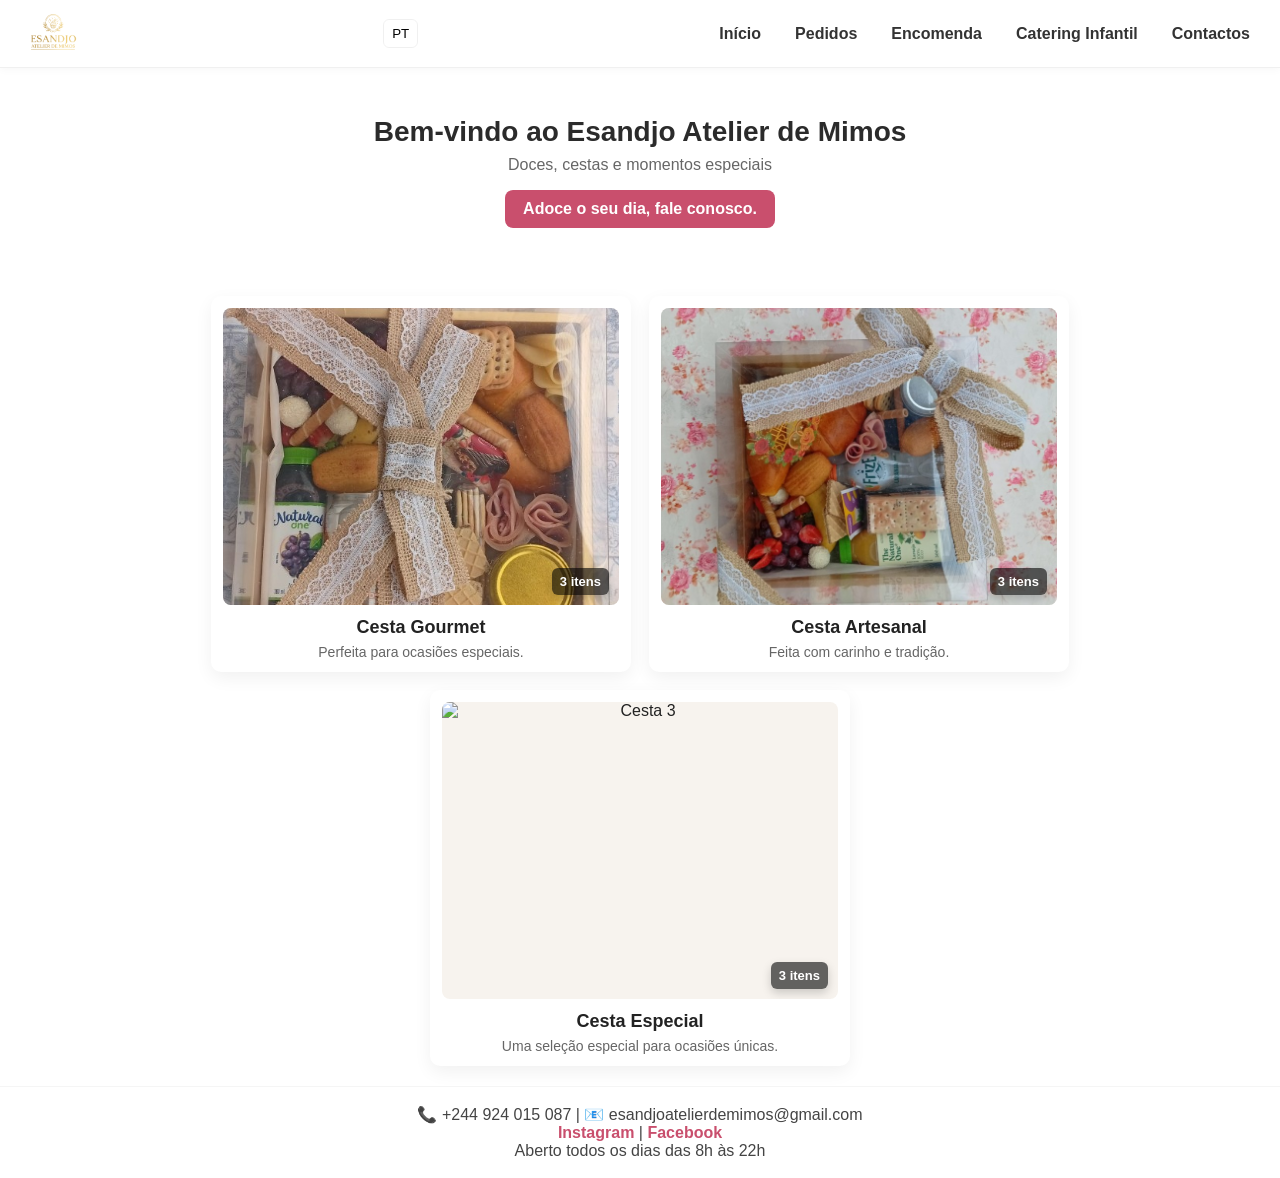
==== commit 7ce9a87b: "Update index.html" ====
--- a/index.html
+++ b/index.html
@@ -32,7 +32,6 @@
 
     <div class="nav-links" id="nav-links">
       <a href="index.html" class="nav-link" data-key="home">Início</a>
-      <a href="cestas.html" class="nav-link" data-key="cestas">Cestas & Mimos</a>
       <a href="pedidos.html" class="nav-link" data-key="pedidos">Pedidos</a>
       <a href="encomendas.html" class="nav-link" data-key="encomenda">Encomenda</a>
       <a href="catering.html" class="nav-link" data-key="catering">Catering Infantil</a>
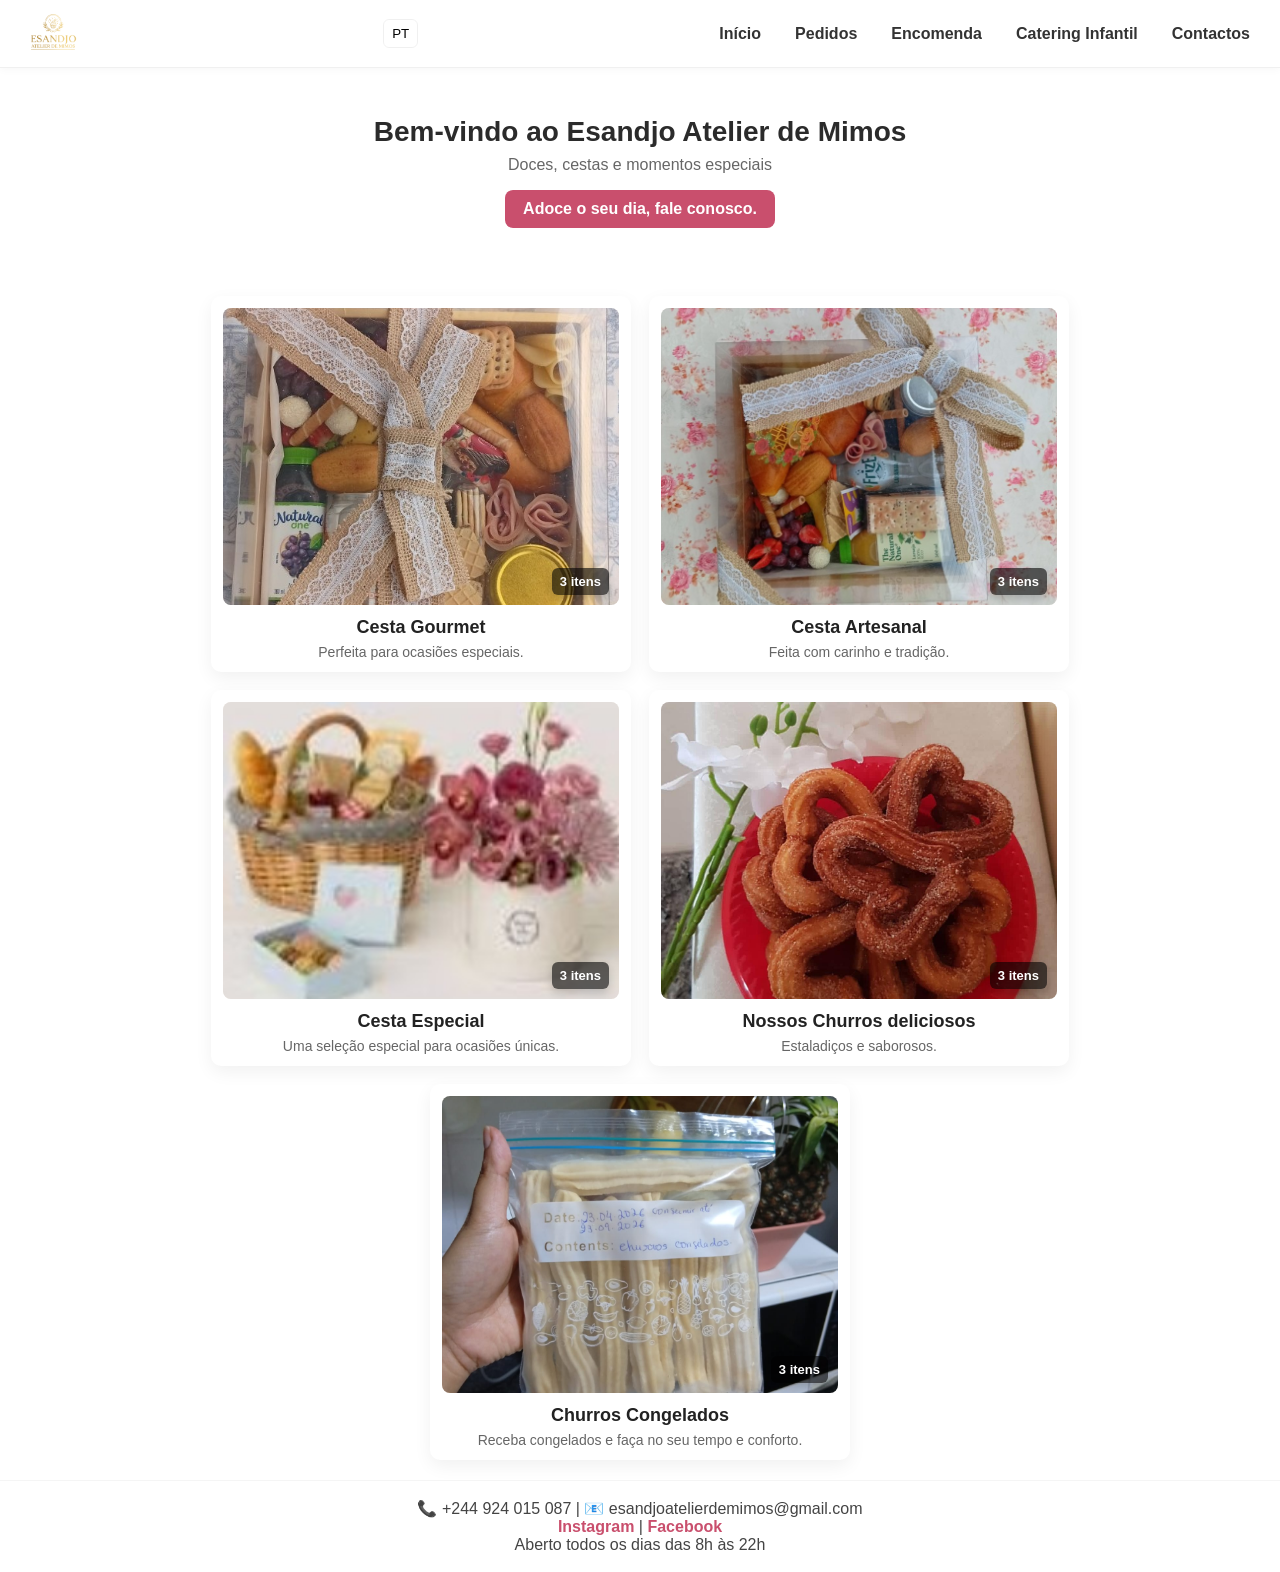
==== commit 47d61b20: "Update index.html" ====
--- a/index.html
+++ b/index.html
@@ -56,7 +56,7 @@
            data-items="
              imagens/cesta1.jpg
              imagens/cesta1a.jpg
-             videos/cesta1b.mp4
+             imagens/Montagem.mp4
            ">
         <img src="imagens/cesta1.jpg" alt="Cesta 1" />
         <button class="media-more-badge" aria-hidden="true">3 itens</button>
@@ -95,6 +95,38 @@
       </div>
       <h3 class="item-name">Cesta Especial</h3>
       <p class="item-desc">Uma seleção especial para ocasiões únicas.</p>
+    </div>
+	
+	
+	
+	<div class="card">
+      <div class="media"
+           data-set="set-net1"
+           data-items="
+             imagens/net1.jpg
+             imagens/net1a.jpg
+             imagens/net1b.jpg
+           ">
+        <img src="imagens/net1.jpg" alt="net 1" />
+        <button class="media-more-badge" aria-hidden="true">3 itens</button>
+      </div>
+      <h3 class="item-name">Nossos Churros deliciosos</h3>
+      <p class="item-desc">Estaladiços e saborosos.</p>
+    </div>
+	
+	<div class="card">
+      <div class="media"
+           data-set="set-churros"
+           data-items="
+             imagens/churros.jpg
+             imagens/churrosa.jpg
+             imagens/churrosb.jpg
+           ">
+        <img src="imagens/churros1.jpg" alt="Churros" />
+        <button class="media-more-badge" aria-hidden="true">3 itens</button>
+      </div>
+      <h3 class="item-name">Churros Congelados</h3>
+      <p class="item-desc">Receba congelados e faça no seu tempo e conforto.</p>
     </div>
 
   </section>
